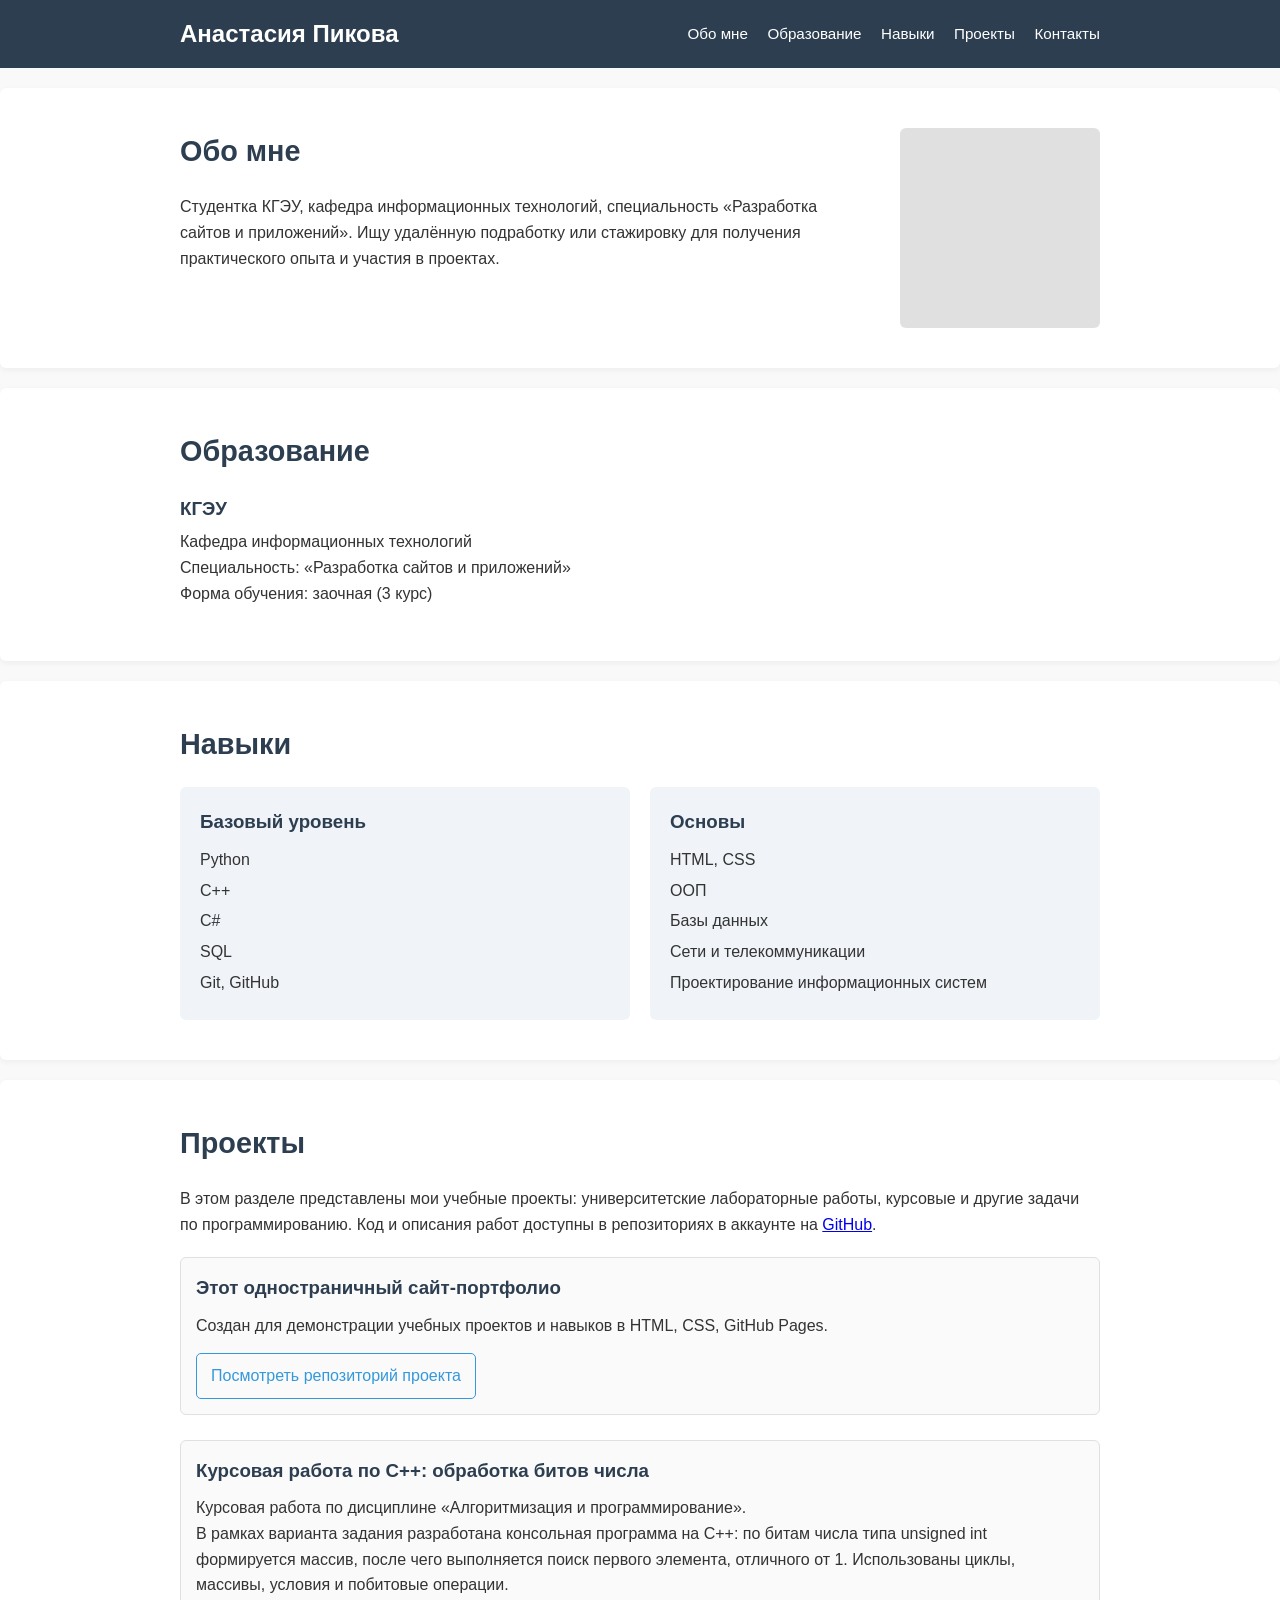
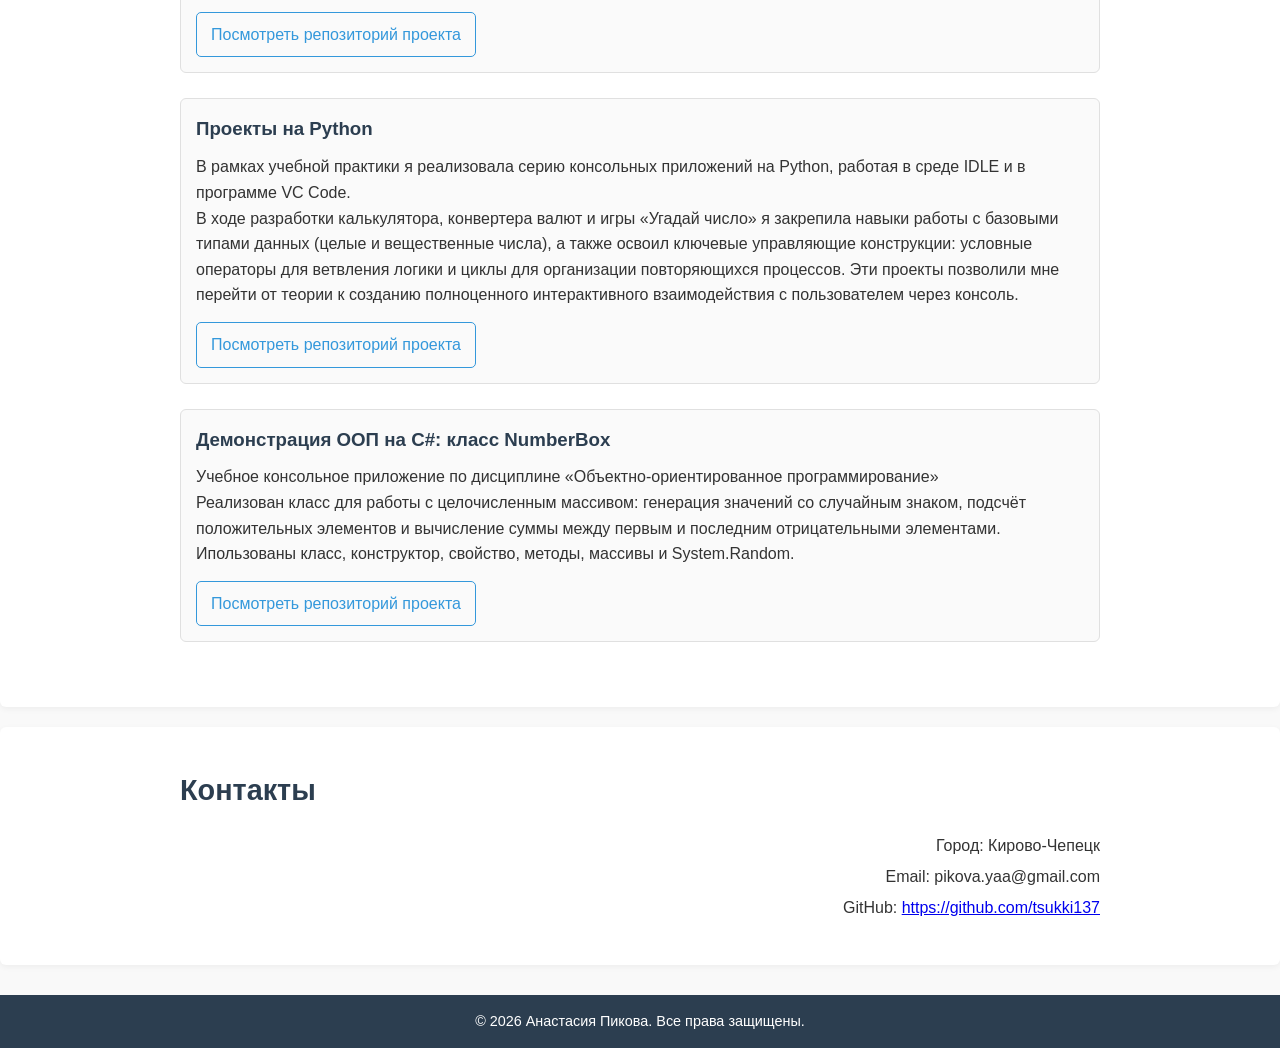
==== index.html @ 5c9b7499 "updated c# text" ====
<!DOCTYPE html>
<html lang="ru">
<head>
  <meta charset="UTF-8" />
  <meta name="viewport" content="width=device-width, initial-scale=1.0" />
  <title>Портфолио — Анастасия Пикова</title>
  <link rel="stylesheet" href="style.css" />
</head>
<body>
  <header class="header">
    <div class="container header-content">
      <h1 class="logo">Анастасия Пикова</h1>
      <nav class="nav">
        <a href="#intro">Обо мне</a>
        <a href="#education">Образование</a>
        <a href="#skills">Навыки</a>
        <a href="#projects">Проекты</a>
        <a href="#contact">Контакты</a>
      </nav>
    </div>
  </header>

   <main>
    <!-- Блок с представлением + фото -->
    <section id="intro" class="section">
      <div class="container intro-content">
        <div class="intro-text">
          <h2>Обо мне</h2>
          <p>
            Студентка КГЭУ, кафедра информационных технологий, специальность «Разработка сайтов и приложений». 
            Ищу удалённую подработку или стажировку для получения практического опыта и участия в проектах.
          </p>
        </div>
        <div class="intro-photo">
          <!-- Здесь будет фото -->
        </div>
      </div>
    </section>

    <!-- Образование -->
    <section id="education" class="section">
      <div class="container">
        <h2>Образование</h2>
        <div class="education-item">
          <h3>КГЭУ</h3>
          <p>Кафедра информационных технологий</p>
          <p>Специальность: «Разработка сайтов и приложений»</p>
          <p>Форма обучения: заочная (3 курс)</p>
        </div>
      </div>
    </section>

    <!-- Навыки: два прямоугольника -->
    <section id="skills" class="section">
      <div class="container">
        <h2>Навыки</h2>
        <div class="skills-grid">
          <div class="skills-block">
            <h3>Базовый уровень</h3>
            <ul>
              <li>Python</li>
              <li>C++</li>
              <li>C#</li>
              <li>SQL</li>
              <li>Git, GitHub</li>
            </ul>
          </div>
          <div class="skills-block">
            <h3>Основы</h3>
            <ul>
              <li>HTML, CSS</li>
              <li>ООП</li>
              <li>Базы данных</li>
              <li>Сети и телекоммуникации</li>
              <li>Проектирование информационных систем</li>
            </ul>
          </div>
        </div>
      </div>
    </section>

    <!-- Проекты -->
    <section id="projects" class="section">
      <div class="container">
        <h2>Проекты</h2>

        <div class="projects-intro">
          <p>
            В этом разделе представлены мои учебные проекты: университетские лабораторные работы, курсовые и другие задачи по программированию. 
            Код и описания работ доступны в репозиториях в аккаунте на <a href="#" target="_blank">GitHub</a>.
          </p>
        </div>

        <div class="project-card">
          <h3>Этот одностраничный сайт-портфолио</h3>
          <p>
            Создан для демонстрации учебных проектов и навыков в HTML, CSS, GitHub Pages.
          </p>
          <a class="project-link" href="https://github.com/tsukki137/site_portfolio/tree/main" target="_blank">Посмотреть репозиторий проекта</a>
        </div>

        <div class="project-card">
          <h3>Курсовая работа по C++: обработка битов числа</h3>
          <p>
            Курсовая работа по дисциплине «Алгоритмизация и программирование».
          </p>
          <p>  
            В рамках варианта задания разработана консольная программа на C++: по битам числа типа unsigned int формируется массив, после чего выполняется поиск первого элемента, отличного от 1.
            Использованы циклы, массивы, условия и побитовые операции.
          </p>
          <a class="project-link" href="https://github.com/tsukki137/cpp-coursework" target="_blank">Посмотреть репозиторий проекта</a>
        </div>

        <div class="project-card">
          <h3>Проекты на Python</h3>
          <p>
            В рамках учебной практики я реализовала серию консольных приложений на Python, работая в среде IDLE и в программе VC Code. 
          <p>
            В ходе разработки калькулятора, конвертера валют и игры «Угадай число» я закрепила навыки работы с базовыми типами данных (целые и вещественные числа), а также освоил ключевые управляющие конструкции: условные операторы для ветвления логики и циклы для организации повторяющихся процессов. Эти проекты позволили мне перейти от теории к созданию полноценного интерактивного взаимодействия с пользователем через консоль.
          </p>
          </p>
          <a class="project-link" href="https://github.com/tsukki137/python_projects" target="_blank">Посмотреть репозиторий проекта</a>
        </div>
        
        <div class="project-card">
          <h3>Демонстрация ООП на C#: класс NumberBox</h3>
          <p>
            Учебное консольное приложение по дисциплине «Объектно-ориентированное программирование»
          </p>
          <p>  
            Реализован класс для работы с целочисленным массивом: генерация значений со случайным знаком, подсчёт положительных элементов и вычисление суммы между первым и последним отрицательными элементами. Ипользованы класс, конструктор, свойство, методы, массивы и System.Random.
          </p>
          <a class="project-link" href="https://github.com/tsukki137/csharp_oop_numberbox/tree/main" target="_blank">Посмотреть репозиторий проекта</a>
        </div>
    </section>

    <!-- Контакты -->
    <section id="contact" class="section">
      <div class="container">
        <h2>Контакты</h2>
        <div class="contact-content">
          <p>Город: Кирово-Чепецк</p>
          <p>Email: pikova.yaa@gmail.com</p>
          <p>GitHub: <a href="#" target="_blank">https://github.com/tsukki137</a></p>
        </div>
      </div>
    </section>
  </main>

  <footer class="footer">
    <div class="container">
      <p>© 2026 Анастасия Пикова. Все права защищены.</p>
    </div>
  </footer>
</body>
</html>
---- style.css ----
* {
  margin: 0;
  padding: 0;
  box-sizing: border-box;
}

body {
  font-family: Arial, sans-serif;
  line-height: 1.6;
  color: #333;
  background: #f9f9f9;
}

.container {
  max-width: 960px;
  margin: 0 auto;
  padding: 0 20px;
}

.header {
  background: #2c3e50;
  color: #fff;
  padding: 15px 0;
}

.header-content {
  display: flex;
  justify-content: space-between;
  align-items: center;
  flex-wrap: wrap;
}

.logo {
  font-size: 1.5rem;
}

.nav a {
  color: #fff;
  text-decoration: none;
  margin-left: 15px;
  font-size: 0.95rem;
}

.nav a:hover {
  text-decoration: underline;
}

.section {
  padding: 40px 0;
  background: #fff;
  margin: 20px 0;
  border-radius: 6px;
  box-shadow: 0 2px 6px rgba(0,0,0,0.05);
}

.section h2 {
  margin-bottom: 20px;
  font-size: 1.8rem;
  color: #2c3e50;
}

/* Intro + фото */
.intro-content {
  display: flex;
  gap: 30px;
  align-items: flex-start;
}

.intro-text {
  flex: 1;
}

.intro-photo {
  width: 200px;
  height: 200px;
  background: #e0e0e0;
  border-radius: 6px;
  flex-shrink: 0;
}

/* Образование */
.education-item {
  margin-bottom: 15px;
}

.education-item h3 {
  margin-bottom: 5px;
  color: #2c3e50;
}

/* Навыки: два блока */
.skills-grid {
  display: grid;
  grid-template-columns: 1fr 1fr;
  gap: 20px;
}

.skills-block {
  background: #f0f4f8;
  padding: 20px;
  border-radius: 6px;
}

.skills-block h3 {
  margin-bottom: 10px;
  color: #2c3e50;
}

.skills-block ul {
  list-style: none;
  padding-left: 0;
}

.skills-block li {
  margin-bottom: 5px;
}

/* Проекты */
.projects-intro {
  margin-bottom: 20px;
}

.project-card {
  margin-bottom: 25px;
  padding: 15px;
  border: 1px solid #e0e0e0;
  border-radius: 6px;
  background: #fafafa;
}

.project-card h3 {
  margin-bottom: 10px;
  color: #2c3e50;
}

.project-link {
  display: inline-block;
  margin-top: 14px;
  padding: 9px 14px;
  border: 1px solid #3498db;
  border-radius: 5px;
  color: #3498db;
  background-color: transparent;
  text-decoration: none;
  transition: background-color 0.2s ease, color 0.2s ease;
}

.project-link:hover,
.project-link:focus {
  color: #ffffff;
  background-color: #3498db;
  text-decoration: none;
}

/* Контакты: прижать вправо */
.contact-content {
  display: flex;
  flex-direction: column;
  align-items: flex-end;
  text-align: right;
}

.contact-content p {
  margin-bottom: 5px;
}

/* Футер */
.footer {
  background: #2c3e50;
  color: #fff;
  text-align: center;
  padding: 15px 0;
  margin-top: 30px;
}

.footer p {
  font-size: 0.9rem;
}

/* Адаптация для планшетов и телефонов */
@media (max-width: 768px) {
  .container {
    padding: 0 16px;
  }

  .header-content {
    flex-direction: column;
    align-items: flex-start;
    gap: 12px;
  }

  .nav {
    display: flex;
    flex-wrap: wrap;
    gap: 8px 14px;
    margin-top: 0;
  }

  .nav a {
    display: inline-block;
    margin: 0;
    font-size: 0.9rem;
  }

  .section {
    padding: 28px 0;
    margin: 14px 0;
  }

  .section h2 {
    font-size: 1.5rem;
  }

  .intro-content {
    flex-direction: column;
    gap: 20px;
  }

  .intro-photo {
    width: 100%;
    max-width: 260px;
    height: 260px;
  }

  .skills-grid {
    grid-template-columns: 1fr;
    gap: 14px;
  }

  .project-card {
    padding: 16px;
  }

  .contact-content {
    align-items: flex-start;
    text-align: left;
  }
}

/* Адаптация для небольших телефонов */
@media (max-width: 420px) {
  .logo {
    font-size: 1.25rem;
  }

  .section h2 {
    font-size: 1.35rem;
  }

  .section {
    padding: 22px 0;
  }

  .project-link {
    width: 100%;
    text-align: center;
  }

  .intro-photo {
    height: 220px;
  }
}
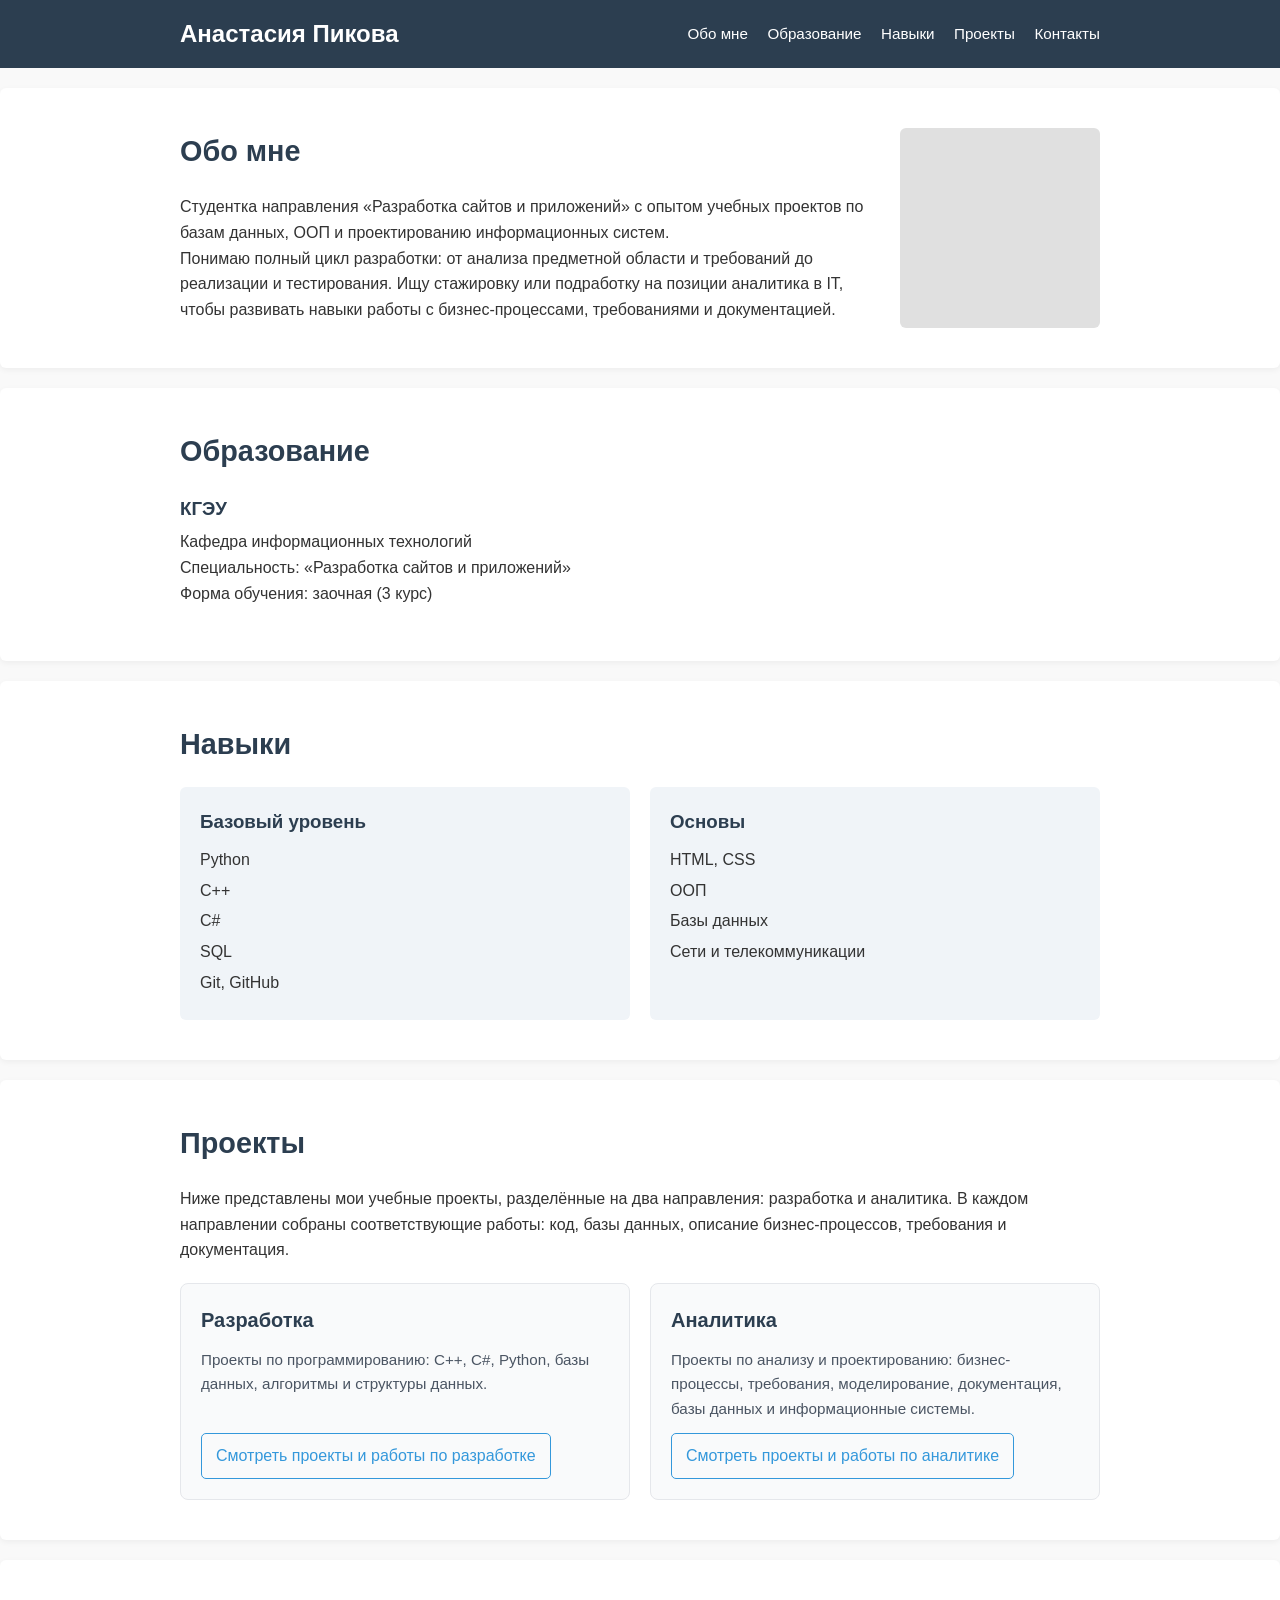
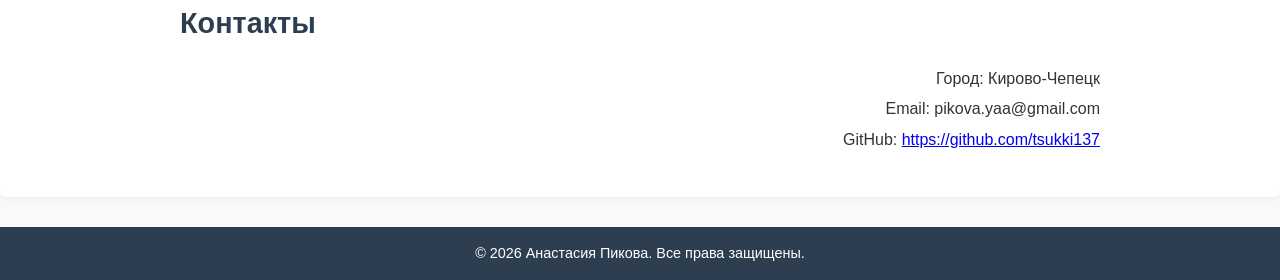
==== commit ef94eca1: "Add code.html and analytics.html pages, split projects into development and analytics sections" ====
--- a/index.html
+++ b/index.html
@@ -27,10 +27,13 @@
         <div class="intro-text">
           <h2>Обо мне</h2>
           <p>
-            Студентка КГЭУ, кафедра информационных технологий, специальность «Разработка сайтов и приложений». 
-            Ищу удалённую подработку или стажировку для получения практического опыта и участия в проектах.
+            Студентка направления «Разработка сайтов и приложений» с опытом учебных проектов по базам данных, ООП и проектированию информационных систем. 
+          </p>
+          <p>  
+            Понимаю полный цикл разработки: от анализа предметной области и требований до реализации и тестирования. Ищу стажировку или подработку на позиции аналитика в IT, чтобы развивать навыки работы с бизнес-процессами, требованиями и документацией.
           </p>
         </div>
+        
         <div class="intro-photo">
           <!-- Здесь будет фото -->
         </div>
@@ -72,69 +75,46 @@
               <li>ООП</li>
               <li>Базы данных</li>
               <li>Сети и телекоммуникации</li>
-              <li>Проектирование информационных систем</li>
             </ul>
           </div>
         </div>
       </div>
     </section>
 
-    <!-- Проекты -->
-    <section id="projects" class="section">
-      <div class="container">
-        <h2>Проекты</h2>
+<!-- Проекты: направления -->
+<section id="projects" class="section">
+  <div class="container">
+    <h2>Проекты</h2>
 
-        <div class="projects-intro">
-          <p>
-            В этом разделе представлены мои учебные проекты: университетские лабораторные работы, курсовые и другие задачи по программированию. 
-            Код и описания работ доступны в репозиториях в аккаунте на <a href="#" target="_blank">GitHub</a>.
-          </p>
-        </div>
+    <div class="projects-intro">
+      <p>
+        Ниже представлены мои учебные проекты, разделённые на два направления:
+        разработка и аналитика. В каждом направлении собраны соответствующие
+        работы: код, базы данных, описание бизнес-процессов, требования и
+        документация.
+      </p>
+    </div>
 
-        <div class="project-card">
-          <h3>Этот одностраничный сайт-портфолио</h3>
-          <p>
-            Создан для демонстрации учебных проектов и навыков в HTML, CSS, GitHub Pages.
-          </p>
-          <a class="project-link" href="https://github.com/tsukki137/site_portfolio/tree/main" target="_blank">Посмотреть репозиторий проекта</a>
-        </div>
+    <div class="directions-grid">
+      <div class="direction-card">
+        <h3>Разработка</h3>
+        <p>
+          Проекты по программированию: C++, C#, Python, базы данных, алгоритмы и структуры данных.
+        </p>
+        <a class="project-link" href="code.html">Смотреть проекты и работы по разработке</a>
+      </div>
 
-        <div class="project-card">
-          <h3>Курсовая работа по C++: обработка битов числа</h3>
-          <p>
-            Курсовая работа по дисциплине «Алгоритмизация и программирование».
-          </p>
-          <p>  
-            В рамках варианта задания разработана консольная программа на C++: по битам числа типа unsigned int формируется массив, после чего выполняется поиск первого элемента, отличного от 1.
-            Использованы циклы, массивы, условия и побитовые операции.
-          </p>
-          <a class="project-link" href="https://github.com/tsukki137/cpp-coursework" target="_blank">Посмотреть репозиторий проекта</a>
-        </div>
+      <div class="direction-card">
+        <h3>Аналитика</h3>
+        <p>
+          Проекты по анализу и проектированию: бизнес-процессы, требования, моделирование, документация, базы данных и информационные системы.
+        </p>
+        <a class="project-link" href="analytics.html">Смотреть проекты и работы по аналитике</a>
+      </div>
+    </div>
+  </div>
+</section>
 
-        <div class="project-card">
-          <h3>Проекты на Python</h3>
-          <p>
-            В рамках учебной практики я реализовала серию консольных приложений на Python, работая в среде IDLE и в программе VC Code. 
-          <p>
-            В ходе разработки калькулятора, конвертера валют и игры «Угадай число» я закрепила навыки работы с базовыми типами данных (целые и вещественные числа), а также освоил ключевые управляющие конструкции: условные операторы для ветвления логики и циклы для организации повторяющихся процессов. Эти проекты позволили мне перейти от теории к созданию полноценного интерактивного взаимодействия с пользователем через консоль.
-          </p>
-          </p>
-          <a class="project-link" href="https://github.com/tsukki137/python_projects" target="_blank">Посмотреть репозиторий проекта</a>
-        </div>
-        
-        <div class="project-card">
-          <h3>Демонстрация ООП на C#: класс NumberBox</h3>
-          <p>
-            Учебное консольное приложение по дисциплине «Объектно-ориентированное программирование»
-          </p>
-          <p>  
-            Реализован класс для работы с целочисленным массивом: генерация значений со случайным знаком, подсчёт положительных элементов и вычисление суммы между первым и последним отрицательными элементами. Ипользованы класс, конструктор, свойство, методы, массивы и System.Random.
-          </p>
-          <a class="project-link" href="https://github.com/tsukki137/csharp_oop_numberbox/tree/main" target="_blank">Посмотреть репозиторий проекта</a>
-        </div>
-    </section>
-
-    <!-- Контакты -->
     <section id="contact" class="section">
       <div class="container">
         <h2>Контакты</h2>
--- a/style.css
+++ b/style.css
@@ -177,6 +177,48 @@
   font-size: 0.9rem;
 }
 
+/* Сетка направлений (разработка / аналитика) */
+.directions-grid {
+  display: grid;
+  grid-template-columns: repeat(auto-fit, minmax(260px, 1fr));
+  gap: 20px;
+  margin-top: 20px;
+}
+
+.direction-card {
+  background: #f9fafb;
+  border: 1px solid #e5e7eb;
+  border-radius: 8px;
+  padding: 20px;
+  display: flex;
+  flex-direction: column;
+  gap: 12px;
+}
+
+.direction-card h3 {
+  margin: 0;
+  font-size: 1.25rem;
+  color: #2c3e50;
+}
+
+.direction-card p {
+  margin: 0;
+  font-size: 0.95rem;
+  color: #4b5563;
+}
+
+.direction-card .project-link {
+  margin-top: auto;
+  align-self: flex-start;
+}
+
+/* Адаптив для направлений */
+@media (max-width: 600px) {
+  .directions-grid {
+    grid-template-columns: 1fr;
+  }
+}
+
 /* Адаптация для планшетов и телефонов */
 @media (max-width: 768px) {
   .container {
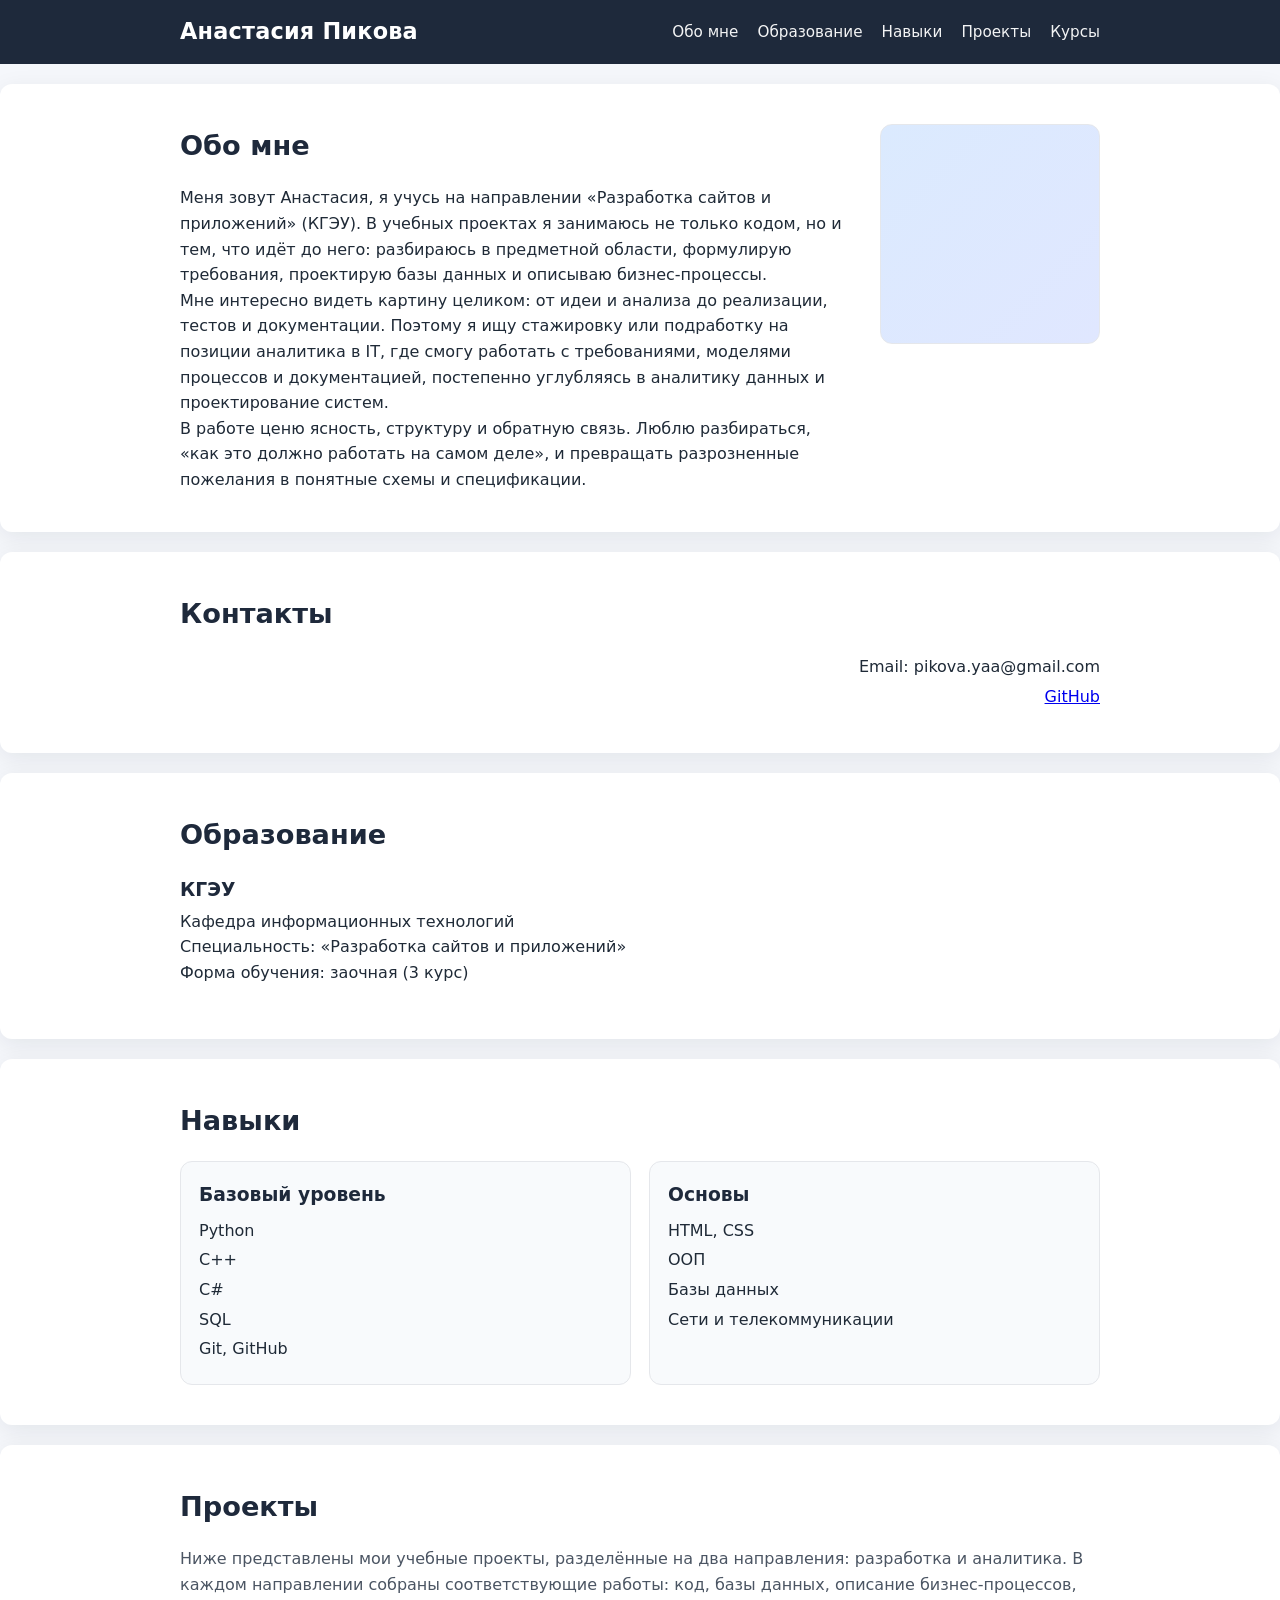
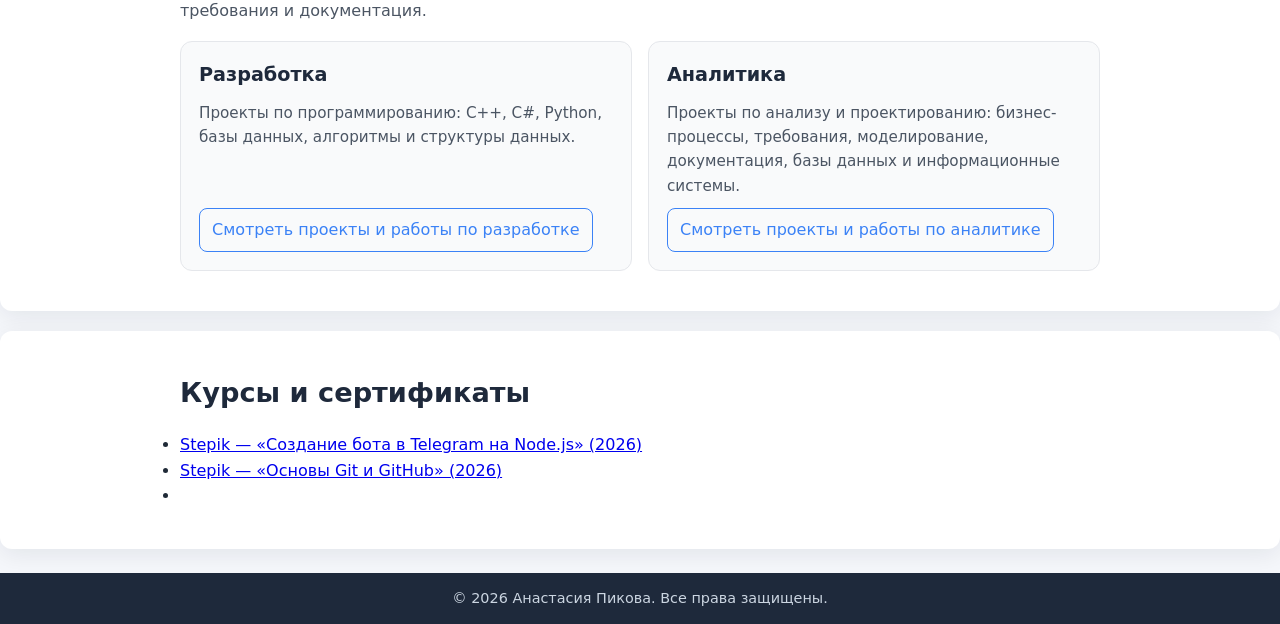
==== commit d10e1f8d: "Add Courses section and refresh styles" ====
--- a/index.html
+++ b/index.html
@@ -2,7 +2,7 @@
 <html lang="ru">
 <head>
   <meta charset="UTF-8" />
-  <meta name="viewport" content="width=device-width, initial-scale=1.0" />
+  <meta name="description" content="Портфолио Анастасии Пиковой: проекты по разработке и аналитике, навыки, образование, контакты." />
   <title>Портфолио — Анастасия Пикова</title>
   <link rel="stylesheet" href="style.css" />
 </head>
@@ -15,27 +15,43 @@
         <a href="#education">Образование</a>
         <a href="#skills">Навыки</a>
         <a href="#projects">Проекты</a>
-        <a href="#contact">Контакты</a>
-      </nav>
+        <a href="#courses">Курсы</a>
+        </nav>
     </div>
   </header>
 
-   <main>
+  <main>
     <!-- Блок с представлением + фото -->
     <section id="intro" class="section">
       <div class="container intro-content">
         <div class="intro-text">
           <h2>Обо мне</h2>
           <p>
-            Студентка направления «Разработка сайтов и приложений» с опытом учебных проектов по базам данных, ООП и проектированию информационных систем. 
+          Меня зовут Анастасия, я учусь на направлении «Разработка сайтов и приложений» (КГЭУ). 
+          В учебных проектах я занимаюсь не только кодом, но и тем, что идёт до него: 
+          разбираюсь в предметной области, формулирую требования, проектирую базы данных и описываю бизнес‑процессы.
           </p>
-          <p>  
-            Понимаю полный цикл разработки: от анализа предметной области и требований до реализации и тестирования. Ищу стажировку или подработку на позиции аналитика в IT, чтобы развивать навыки работы с бизнес-процессами, требованиями и документацией.
+          <p>
+          Мне интересно видеть картину целиком: от идеи и анализа до реализации, тестов и документации. 
+          Поэтому я ищу стажировку или подработку на позиции аналитика в IT, где смогу работать с требованиями, 
+          моделями процессов и документацией, постепенно углубляясь в аналитику данных и проектирование систем.
+          </p>
+          <p>
+          В работе ценю ясность, структуру и обратную связь. Люблю разбираться, «как это должно работать на самом деле», 
+          и превращать разрозненные пожелания в понятные схемы и спецификации.
           </p>
         </div>
         
-        <div class="intro-photo">
-          <!-- Здесь будет фото -->
+        <div class="intro-photo" aria-label="Фото Анастасии"></div>
+      </div>
+    </section>
+
+    <section id="contact" class="section">
+      <div class="container">
+        <h2>Контакты</h2>
+        <div class="contact-content">
+          <p>Email: pikova.yaa@gmail.com</p>
+          <p><a href="https://github.com/tsukki137" target="_blank">GitHub</a></p>
         </div>
       </div>
     </section>
@@ -115,17 +131,17 @@
   </div>
 </section>
 
-    <section id="contact" class="section">
-      <div class="container">
-        <h2>Контакты</h2>
-        <div class="contact-content">
-          <p>Город: Кирово-Чепецк</p>
-          <p>Email: pikova.yaa@gmail.com</p>
-          <p>GitHub: <a href="#" target="_blank">https://github.com/tsukki137</a></p>
-        </div>
-      </div>
-    </section>
-  </main>
+<section id="courses" class="section">
+  <div class="container">
+    <h2>Курсы и сертификаты</h2>
+    <ul>
+      <li><a href="https://stepik.org/course/121765" target="_blank" rel="noopener">Stepik — «Создание бота в Telegram на Node.js» (2026)</a></li>
+      <li><a href="https://stepik.org/cert/3306806" target="_blank" rel="noopener">Stepik — «Основы Git и GitHub» (2026)</a></li>
+      <li> </li>
+    </ul>
+  </div>
+</section>
+</main>
 
   <footer class="footer">
     <div class="container">
@@ -133,4 +149,32 @@
     </div>
   </footer>
 </body>
-</html>+</html>
+<!-- 
+git init                      создать локальный репозиторий
+git add .                     добавить все файлы
+git commit -m "сообщение"     закоммитить
+git branch -M main            переименовать ветку в main
+git remote add origin <url>   привязать к GitHub
+git push -u origin main       первый пуш
+
+git pull                      подтянуть изменения с GitHub
+git status                    показать изменения
+git add .                     добавить файлы
+git commit -m "сообщение"     закоммитить
+git push                      отправить на GitHub
+
+git push --force origin main  перезаписать удалённый репозиторий
+
+git rebase --abort            прервать rebase
+git merge --abort             прервать merge
+git checkout main             перейти на main
+
+git log --oneline -10         история коммитов
+git branch -a                 список веток
+git remote -v                 список remote-ов
+
+git checkout -- файл          отменить изменения в файле
+git reset HEAD файл           убрать файл из индекса
+git diff                      показать изменения
+-->
--- a/style.css
+++ b/style.css
@@ -1,3 +1,17 @@
+:root {
+  --bg-page: #f5f7fb;
+  --bg-card: #ffffff;
+  --text: #1f2a37;
+  --muted: #4b5563;
+  --primary: #3b82f6;
+  --primary-contrast: #fff;
+  --header-bg: #1e293b;
+  --header-text: #ffffff;
+  --border: #e5e7eb;
+  --shadow: 0 6px 24px rgba(15, 23, 42, 0.08);
+  --radius: 12px;
+}
+
 * {
   margin: 0;
   padding: 0;
@@ -5,10 +19,10 @@
 }
 
 body {
-  font-family: Arial, sans-serif;
+  font-family: system-ui, -apple-system, Segoe UI, Roboto, Arial, sans-serif;
   line-height: 1.6;
-  color: #333;
-  background: #f9f9f9;
+  color: var(--text);
+  background: var(--bg-page);
 }
 
 .container {
@@ -17,10 +31,14 @@
   padding: 0 20px;
 }
 
+/* Header */
 .header {
-  background: #2c3e50;
-  color: #fff;
-  padding: 15px 0;
+  background: var(--header-bg);
+  color: var(--header-text);
+  padding: 14px 0;
+  position: sticky;
+  top: 0;
+  z-index: 10;
 }
 
 .header-content {
@@ -28,41 +46,46 @@
   justify-content: space-between;
   align-items: center;
   flex-wrap: wrap;
+  gap: 10px;
 }
 
 .logo {
-  font-size: 1.5rem;
+  font-size: 1.4rem;
+  font-weight: 700;
+  letter-spacing: 0.2px;
 }
 
 .nav a {
-  color: #fff;
+  color: var(--header-text);
   text-decoration: none;
-  margin-left: 15px;
+  margin-left: 14px;
   font-size: 0.95rem;
+  opacity: 0.95;
 }
 
 .nav a:hover {
+  opacity: 1;
   text-decoration: underline;
 }
 
 .section {
   padding: 40px 0;
-  background: #fff;
+  background: var(--bg-card);
   margin: 20px 0;
-  border-radius: 6px;
-  box-shadow: 0 2px 6px rgba(0,0,0,0.05);
+  border-radius: var(--radius);
+  box-shadow: var(--shadow);
 }
 
 .section h2 {
-  margin-bottom: 20px;
-  font-size: 1.8rem;
-  color: #2c3e50;
+  margin-bottom: 18px;
+  font-size: 1.7rem;
+  color: var(--header-bg);
 }
 
 /* Intro + фото */
 .intro-content {
   display: flex;
-  gap: 30px;
+  gap: 28px;
   align-items: flex-start;
 }
 
@@ -71,39 +94,41 @@
 }
 
 .intro-photo {
-  width: 200px;
-  height: 200px;
-  background: #e0e0e0;
-  border-radius: 6px;
+  width: 220px;
+  height: 220px;
+  border-radius: var(--radius);
   flex-shrink: 0;
+  background: linear-gradient(135deg, #dbeafe, #e0e7ff);
+  border: 1px solid #e5e7eb;
 }
 
 /* Образование */
 .education-item {
-  margin-bottom: 15px;
+  margin-bottom: 14px;
 }
 
 .education-item h3 {
-  margin-bottom: 5px;
-  color: #2c3e50;
-}
-
-/* Навыки: два блока */
+  margin-bottom: 4px;
+  color: var(--header-bg);
+}
+
+/* Навыки */
 .skills-grid {
   display: grid;
   grid-template-columns: 1fr 1fr;
-  gap: 20px;
+  gap: 18px;
 }
 
 .skills-block {
-  background: #f0f4f8;
-  padding: 20px;
-  border-radius: 6px;
+  background: #f8fafc;
+  padding: 18px;
+  border-radius: var(--radius);
+  border: 1px solid var(--border);
 }
 
 .skills-block h3 {
-  margin-bottom: 10px;
-  color: #2c3e50;
+  margin-bottom: 8px;
+  color: var(--header-bg);
 }
 
 .skills-block ul {
@@ -112,47 +137,85 @@
 }
 
 .skills-block li {
-  margin-bottom: 5px;
+  margin-bottom: 4px;
 }
 
 /* Проекты */
 .projects-intro {
-  margin-bottom: 20px;
+  margin-bottom: 18px;
+  color: var(--muted);
 }
 
 .project-card {
-  margin-bottom: 25px;
-  padding: 15px;
-  border: 1px solid #e0e0e0;
-  border-radius: 6px;
+  margin-bottom: 22px;
+  padding: 14px;
+  border: 1px solid var(--border);
+  border-radius: var(--radius);
   background: #fafafa;
 }
 
 .project-card h3 {
-  margin-bottom: 10px;
-  color: #2c3e50;
-}
-
+  margin-bottom: 8px;
+  color: var(--header-bg);
+}
+
+/* Ссылка кнопкой */
 .project-link {
   display: inline-block;
-  margin-top: 14px;
-  padding: 9px 14px;
-  border: 1px solid #3498db;
-  border-radius: 5px;
-  color: #3498db;
-  background-color: transparent;
+  margin-top: 12px;
+  padding: 8px 12px;
+  border: 1px solid var(--primary);
+  border-radius: 8px;
+  background: transparent;
   text-decoration: none;
-  transition: background-color 0.2s ease, color 0.2s ease;
+  transition: 0.2s ease;
+  border-color: #3b82f6;
+  color: #3b82f6;
 }
 
 .project-link:hover,
 .project-link:focus {
-  color: #ffffff;
-  background-color: #3498db;
+  background-color: #3b82f6;
+  color: #fff;
   text-decoration: none;
 }
 
-/* Контакты: прижать вправо */
+/* Блоки разработка / аналитика */
+.directions-grid {
+  display: grid;
+  grid-template-columns: repeat(auto-fit, minmax(240px, 1fr));
+  gap: 16px;
+  margin-top: 16px;
+}
+
+.direction-card {
+  background: #f9fafb;
+  border: 1px solid var(--border);
+  border-radius: var(--radius);
+  padding: 18px;
+  display: flex;
+  flex-direction: column;
+  gap: 10px;
+}
+
+.direction-card h3 {
+  margin: 0;
+  font-size: 1.2rem;
+  color: var(--header-bg);
+}
+
+.direction-card p {
+  margin: 0;
+  font-size: 0.95rem;
+  color: var(--muted);
+}
+
+.direction-card .project-link {
+  margin-top: auto;
+  align-self: flex-start;
+}
+
+/* Контакты */
 .contact-content {
   display: flex;
   flex-direction: column;
@@ -161,65 +224,20 @@
 }
 
 .contact-content p {
-  margin-bottom: 5px;
-}
-
-/* Футер */
+  margin-bottom: 4px;
+}
+
+/* Footer */
 .footer {
-  background: #2c3e50;
-  color: #fff;
+  background: var(--header-bg);
+  color: #cbd5e1;
   text-align: center;
-  padding: 15px 0;
-  margin-top: 30px;
-}
-
-.footer p {
+  padding: 14px 0;
+  margin-top: 24px;
   font-size: 0.9rem;
 }
 
-/* Сетка направлений (разработка / аналитика) */
-.directions-grid {
-  display: grid;
-  grid-template-columns: repeat(auto-fit, minmax(260px, 1fr));
-  gap: 20px;
-  margin-top: 20px;
-}
-
-.direction-card {
-  background: #f9fafb;
-  border: 1px solid #e5e7eb;
-  border-radius: 8px;
-  padding: 20px;
-  display: flex;
-  flex-direction: column;
-  gap: 12px;
-}
-
-.direction-card h3 {
-  margin: 0;
-  font-size: 1.25rem;
-  color: #2c3e50;
-}
-
-.direction-card p {
-  margin: 0;
-  font-size: 0.95rem;
-  color: #4b5563;
-}
-
-.direction-card .project-link {
-  margin-top: auto;
-  align-self: flex-start;
-}
-
-/* Адаптив для направлений */
-@media (max-width: 600px) {
-  .directions-grid {
-    grid-template-columns: 1fr;
-  }
-}
-
-/* Адаптация для планшетов и телефонов */
+/* Адаптация - общая */
 @media (max-width: 768px) {
   .container {
     padding: 0 16px;
@@ -228,20 +246,16 @@
   .header-content {
     flex-direction: column;
     align-items: flex-start;
-    gap: 12px;
   }
 
   .nav {
     display: flex;
     flex-wrap: wrap;
-    gap: 8px 14px;
-    margin-top: 0;
+    gap: 8px 12px;
   }
 
   .nav a {
-    display: inline-block;
-    margin: 0;
-    font-size: 0.9rem;
+    margin-left: 0;
   }
 
   .section {
@@ -250,12 +264,12 @@
   }
 
   .section h2 {
-    font-size: 1.5rem;
+    font-size: 1.45rem;
   }
 
   .intro-content {
     flex-direction: column;
-    gap: 20px;
+    gap: 18px;
   }
 
   .intro-photo {
@@ -266,11 +280,6 @@
 
   .skills-grid {
     grid-template-columns: 1fr;
-    gap: 14px;
-  }
-
-  .project-card {
-    padding: 16px;
   }
 
   .contact-content {
@@ -279,18 +288,18 @@
   }
 }
 
-/* Адаптация для небольших телефонов */
+/* Небольшие телефоны */
 @media (max-width: 420px) {
   .logo {
-    font-size: 1.25rem;
+    font-size: 1.2rem;
   }
 
   .section h2 {
-    font-size: 1.35rem;
+    font-size: 1.3rem;
   }
 
   .section {
-    padding: 22px 0;
+    padding: 20px 0;
   }
 
   .project-link {
@@ -301,4 +310,8 @@
   .intro-photo {
     height: 220px;
   }
+
+  .directions-grid {
+    grid-template-columns: 1fr;
+  }
 }
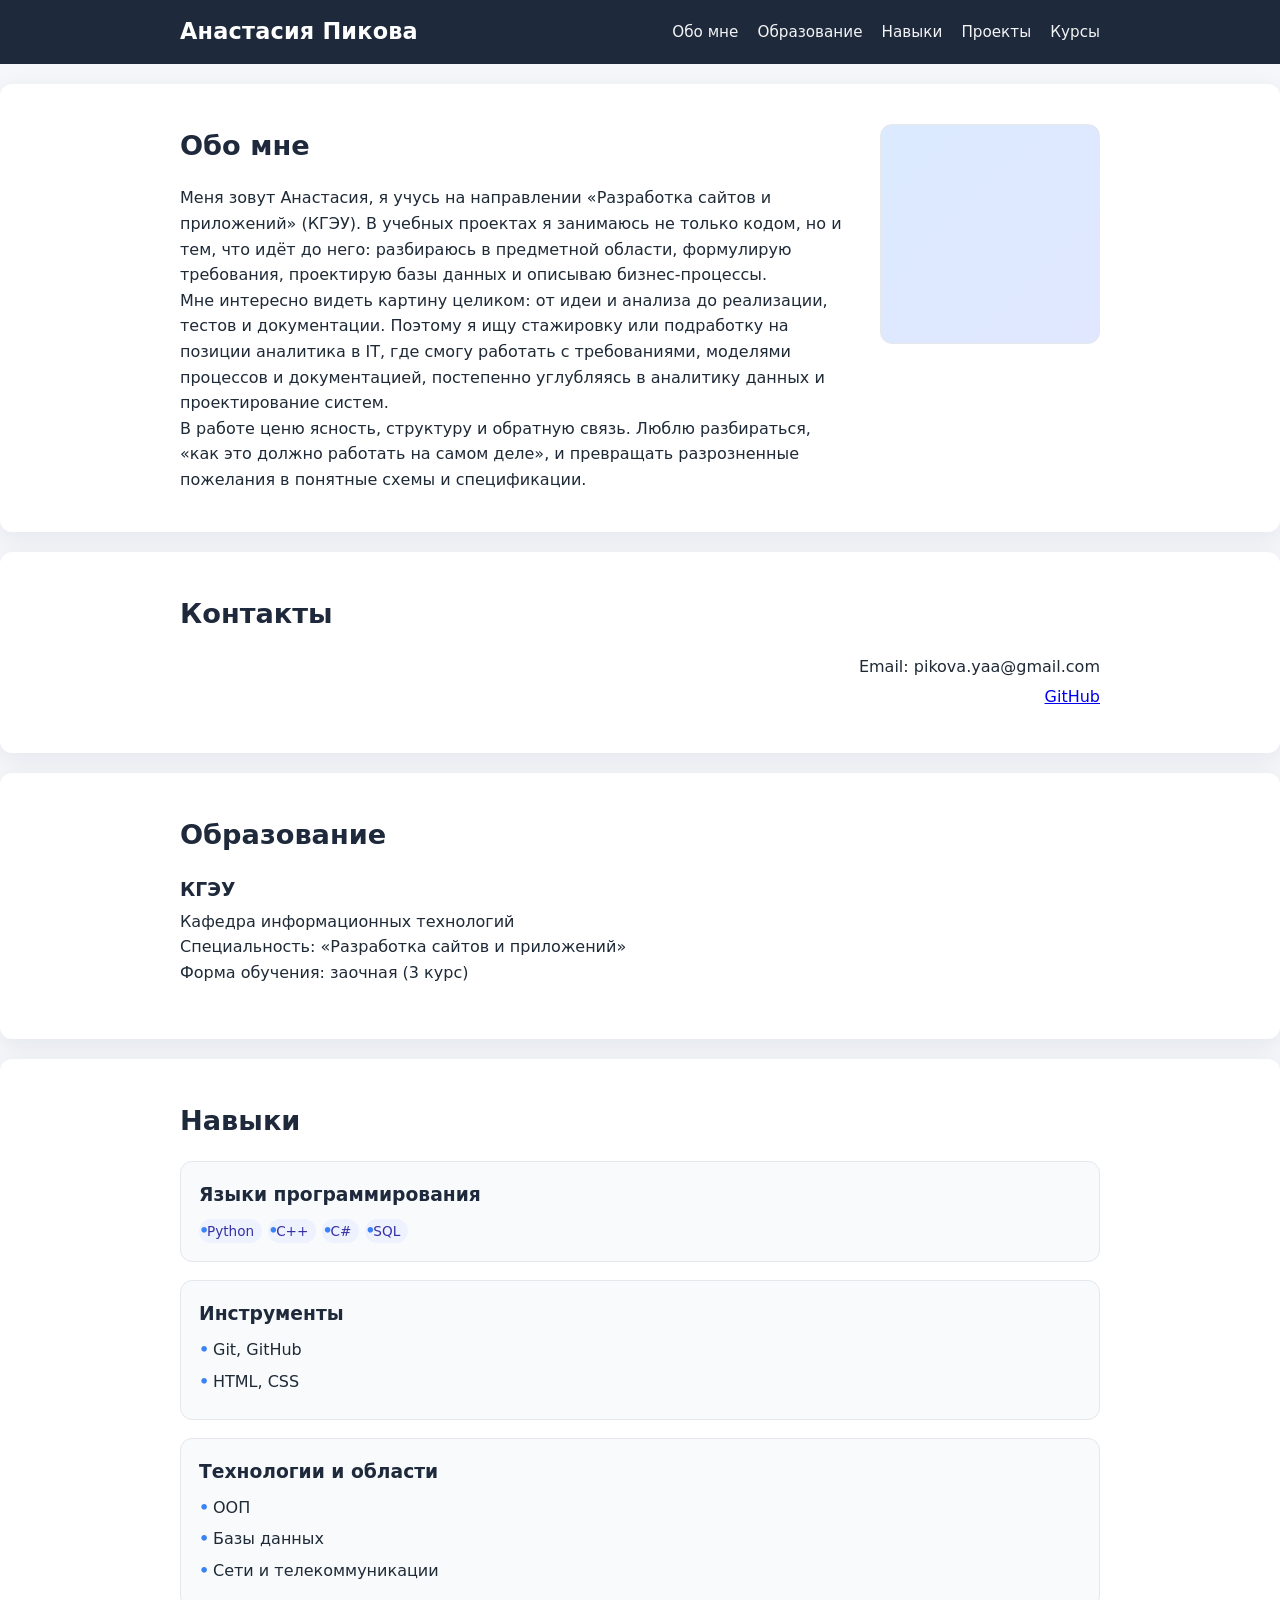
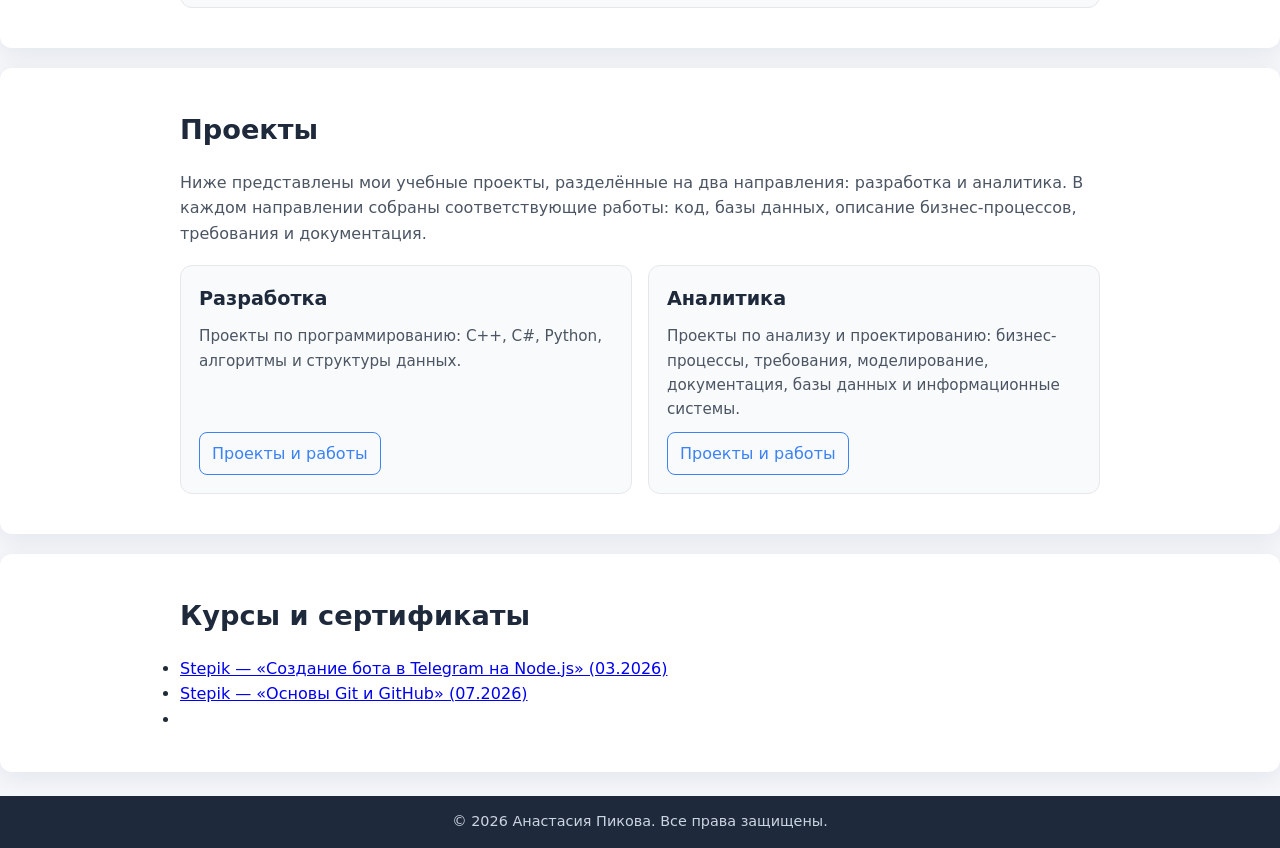
==== commit 642b0640: "Revise About Me content, restructure Skills list, and refine CSS for both sections" ====
--- a/index.html
+++ b/index.html
@@ -69,33 +69,42 @@
       </div>
     </section>
 
-    <!-- Навыки: два прямоугольника -->
-    <section id="skills" class="section">
-      <div class="container">
-        <h2>Навыки</h2>
-        <div class="skills-grid">
-          <div class="skills-block">
-            <h3>Базовый уровень</h3>
-            <ul>
-              <li>Python</li>
-              <li>C++</li>
-              <li>C#</li>
-              <li>SQL</li>
-              <li>Git, GitHub</li>
-            </ul>
-          </div>
-          <div class="skills-block">
-            <h3>Основы</h3>
-            <ul>
-              <li>HTML, CSS</li>
-              <li>ООП</li>
-              <li>Базы данных</li>
-              <li>Сети и телекоммуникации</li>
-            </ul>
-          </div>
-        </div>
+<!-- Навыки: три категории -->
+<section id="skills" class="section">
+  <div class="container">
+    <h2>Навыки</h2>
+
+    <div class="skills-grid skills-grid--three">
+      <div class="skills-block">
+        <h3>Языки программирования</h3>
+        <ul class="skills-list">
+        <li><span class="skill-tag">Python</span></li>
+        <li><span class="skill-tag">C++</span></li>
+        <li><span class="skill-tag">C#</span></li>
+        <li><span class="skill-tag">SQL</span></li>
+</ul>
       </div>
-    </section>
+
+      <div class="skills-block">
+        <h3>Инструменты</h3>
+        <ul>
+          <li>Git, GitHub</li>
+          <li>HTML, CSS</li>
+        </ul>
+      </div>
+
+      <div class="skills-block">
+        <h3>Технологии и области</h3>
+        <ul>
+          <li>ООП</li>
+          <li>Базы данных</li>
+          <li>Сети и телекоммуникации</li>
+        </ul>
+      </div>
+
+    </div>
+  </div>
+</section>
 
 <!-- Проекты: направления -->
 <section id="projects" class="section">
@@ -115,9 +124,9 @@
       <div class="direction-card">
         <h3>Разработка</h3>
         <p>
-          Проекты по программированию: C++, C#, Python, базы данных, алгоритмы и структуры данных.
+          Проекты по программированию: C++, C#, Python, алгоритмы и структуры данных.
         </p>
-        <a class="project-link" href="code.html">Смотреть проекты и работы по разработке</a>
+        <a class="project-link" href="code.html">Проекты и работы</a>
       </div>
 
       <div class="direction-card">
@@ -125,7 +134,7 @@
         <p>
           Проекты по анализу и проектированию: бизнес-процессы, требования, моделирование, документация, базы данных и информационные системы.
         </p>
-        <a class="project-link" href="analytics.html">Смотреть проекты и работы по аналитике</a>
+        <a class="project-link" href="analytics.html">Проекты и работы</a>
       </div>
     </div>
   </div>
@@ -135,8 +144,8 @@
   <div class="container">
     <h2>Курсы и сертификаты</h2>
     <ul>
-      <li><a href="https://stepik.org/course/121765" target="_blank" rel="noopener">Stepik — «Создание бота в Telegram на Node.js» (2026)</a></li>
-      <li><a href="https://stepik.org/cert/3306806" target="_blank" rel="noopener">Stepik — «Основы Git и GitHub» (2026)</a></li>
+      <li><a href="https://stepik.org/course/121765" target="_blank" rel="noopener">Stepik — «Создание бота в Telegram на Node.js» (03.2026)</a></li>
+      <li><a href="https://stepik.org/cert/3306806" target="_blank" rel="noopener">Stepik — «Основы Git и GitHub» (07.2026)</a></li>
       <li> </li>
     </ul>
   </div>
--- a/style.css
+++ b/style.css
@@ -112,10 +112,22 @@
   color: var(--header-bg);
 }
 
+/* Контакты */
+.contact-content {
+  display: flex;
+  flex-direction: column;
+  align-items: flex-end;
+  text-align: right;
+}
+
+.contact-content p {
+  margin-bottom: 4px;
+}
+
 /* Навыки */
-.skills-grid {
+.skills-grid--three {
   display: grid;
-  grid-template-columns: 1fr 1fr;
+  grid-template-columns: 1fr 1fr 1fr;
   gap: 18px;
 }
 
@@ -134,10 +146,48 @@
 .skills-block ul {
   list-style: none;
   padding-left: 0;
+  margin: 0;
 }
 
 .skills-block li {
-  margin-bottom: 4px;
+  margin-bottom: 6px;
+  position: relative;
+  padding-left: 14px;
+}
+
+.skills-block li::before {
+  content: "•";
+  position: absolute;
+  left: 0;
+  color: var(--primary, #3b82f6);
+  font-weight: bold;
+}
+
+/* минус маркеры у списка навыков */
+.skills-list {
+  list-style: none;
+  padding: 0;
+  margin: 0;
+  display: flex;
+  flex-wrap: wrap;
+  gap: 6px;
+}
+
+.skills-list li {
+  margin: 0;
+  padding: 0;
+}
+
+/* Сами теги */
+.skill-tag {
+  display: inline-block;
+  padding: 4px 8px;
+  margin: 0;
+  border-radius: 999px;
+  background: #eef2ff;
+  color: #3730a3;
+  font-size: 0.85rem;
+  line-height: 1.2;
 }
 
 /* Проекты */
@@ -215,18 +265,6 @@
   align-self: flex-start;
 }
 
-/* Контакты */
-.contact-content {
-  display: flex;
-  flex-direction: column;
-  align-items: flex-end;
-  text-align: right;
-}
-
-.contact-content p {
-  margin-bottom: 4px;
-}
-
 /* Footer */
 .footer {
   background: var(--header-bg);
@@ -278,8 +316,16 @@
     height: 260px;
   }
 
-  .skills-grid {
+  @media (max-width: 900px) {
+  .skills-grid--three {
+    grid-template-columns: 1fr 1fr;
+    }
+  }
+
+  @media (max-width: 600px) {
+  .skills-grid--three {
     grid-template-columns: 1fr;
+    }
   }
 
   .contact-content {
@@ -313,5 +359,10 @@
 
   .directions-grid {
     grid-template-columns: 1fr;
-  }
-}+    }
+  }
+
+  .skills-grid--three {
+    grid-template-columns: 1fr;
+    }
+  }
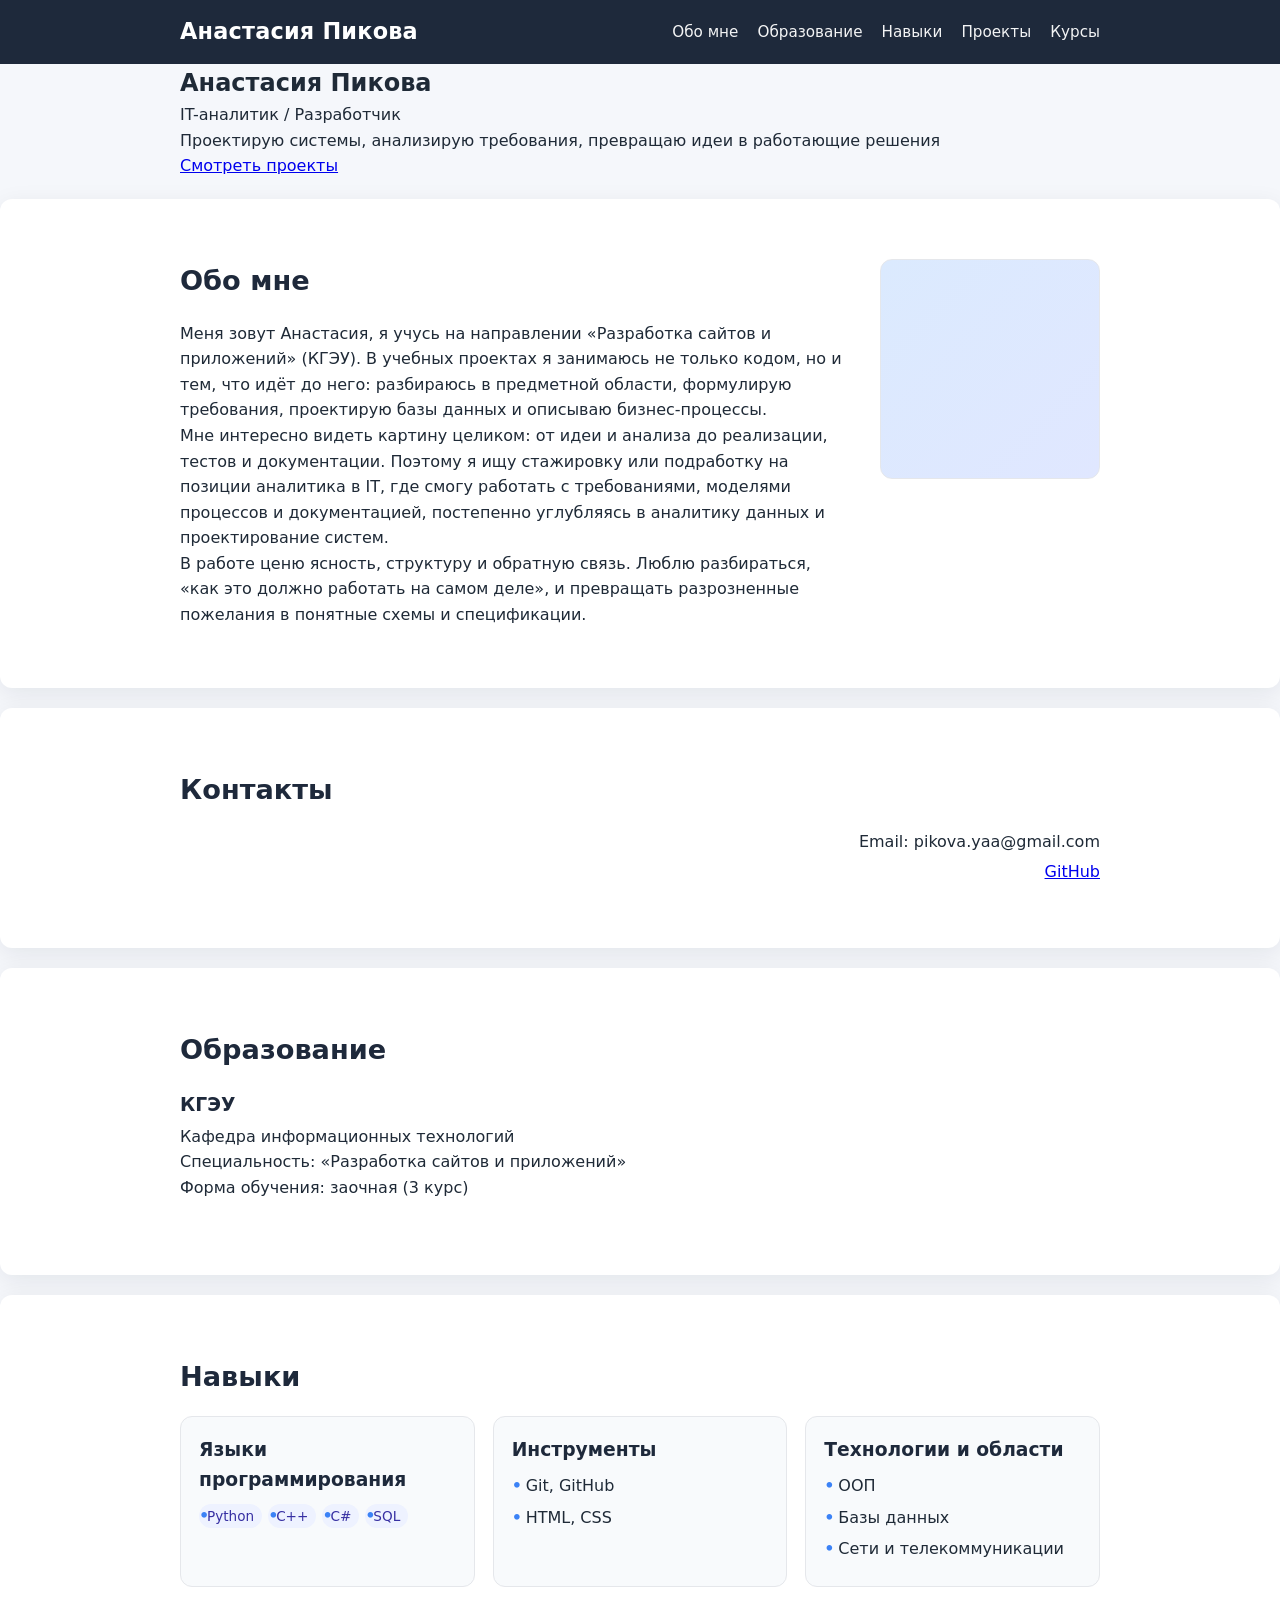
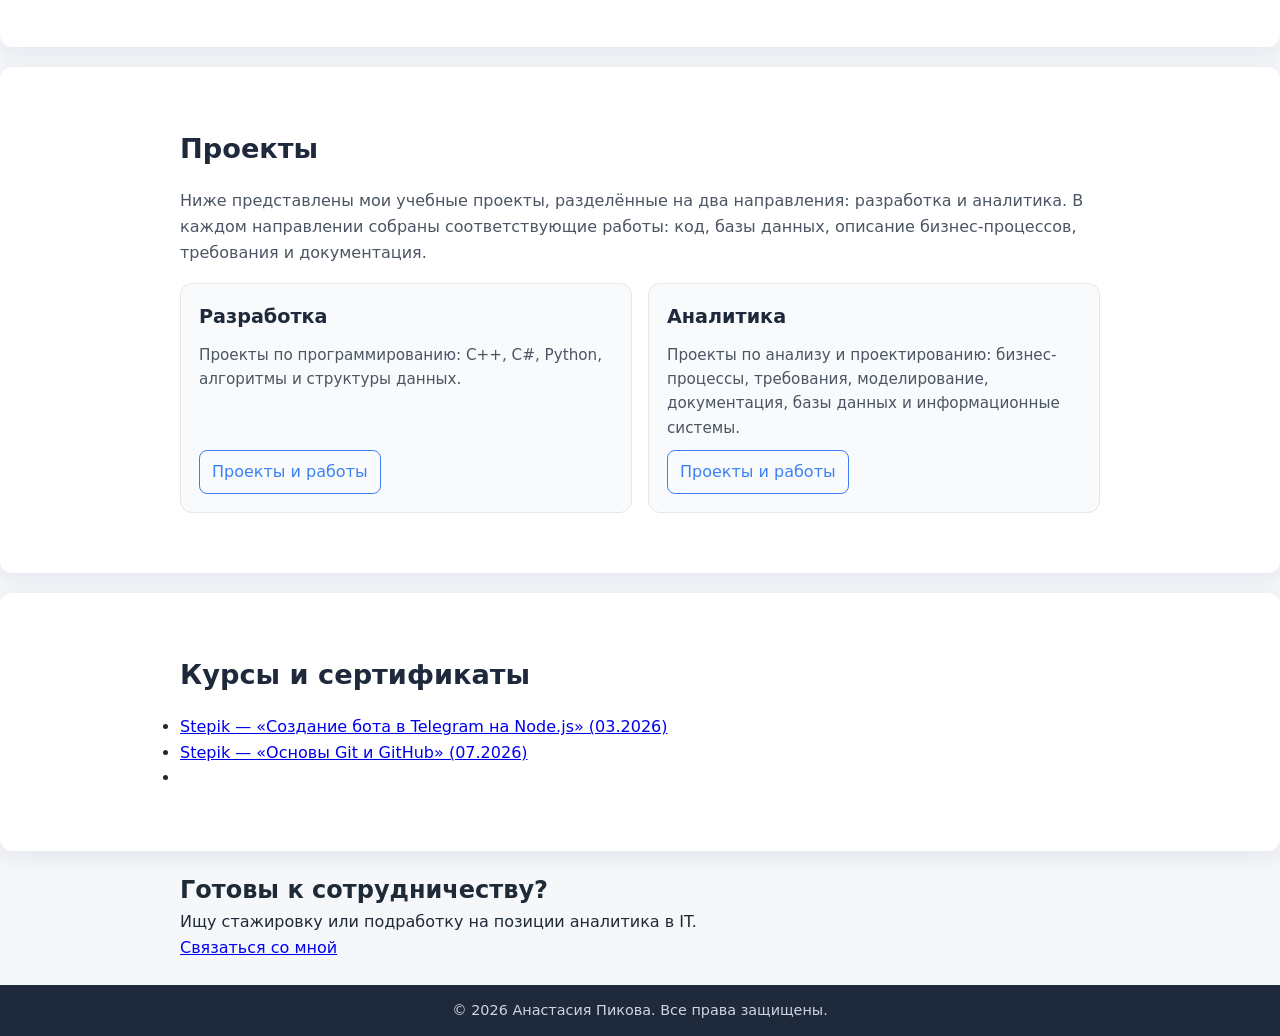
==== commit 330af6e0: "Improve homepage: add hero section, CTA block" ====
--- a/index.html
+++ b/index.html
@@ -21,6 +21,18 @@
   </header>
 
   <main>
+
+    <section class="hero">
+      <div class="container hero-content">
+        <h1 class="hero-title">Анастасия Пикова</h1>
+        <p class="hero-subtitle">IT-аналитик / Разработчик</p>
+        <p class="hero-description">
+        Проектирую системы, анализирую требования, превращаю идеи в работающие решения
+        </p>
+        <a href="#projects" class="btn btn-primary">Смотреть проекты</a>
+      </div>
+    </section>
+
     <!-- Блок с представлением + фото -->
     <section id="intro" class="section">
       <div class="container intro-content">
@@ -150,6 +162,16 @@
     </ul>
   </div>
 </section>
+
+<!-- CTA секция -->
+    <section class="cta-section">
+      <div class="container">
+        <h2>Готовы к сотрудничеству?</h2>
+        <p>Ищу стажировку или подработку на позиции аналитика в IT.</p>
+        <a href="mailto:pikova.yaa@gmail.com" class="btn btn-primary">Связаться со мной</a>
+      </div>
+    </section>
+
 </main>
 
   <footer class="footer">
--- a/style.css
+++ b/style.css
@@ -12,11 +12,19 @@
   --radius: 12px;
 }
 
+
 * {
   margin: 0;
   padding: 0;
   box-sizing: border-box;
 }
+
+
+html {
+  scroll-behavior: smooth;
+  scroll-padding-top: 80px;
+}
+
 
 body {
   font-family: system-ui, -apple-system, Segoe UI, Roboto, Arial, sans-serif;
@@ -25,11 +33,13 @@
   background: var(--bg-page);
 }
 
+
 .container {
   max-width: 960px;
   margin: 0 auto;
   padding: 0 20px;
 }
+
 
 /* Header */
 .header {
@@ -41,6 +51,7 @@
   z-index: 10;
 }
 
+
 .header-content {
   display: flex;
   justify-content: space-between;
@@ -49,11 +60,13 @@
   gap: 10px;
 }
 
+
 .logo {
   font-size: 1.4rem;
   font-weight: 700;
   letter-spacing: 0.2px;
 }
+
 
 .nav a {
   color: var(--header-text);
@@ -61,26 +74,32 @@
   margin-left: 14px;
   font-size: 0.95rem;
   opacity: 0.95;
-}
+  transition: opacity 0.2s ease, color 0.2s ease;
+}
+
 
 .nav a:hover {
   opacity: 1;
-  text-decoration: underline;
-}
+  color: #93c5fd;
+  text-decoration: none;
+}
+
 
 .section {
-  padding: 40px 0;
+  padding: 60px 0;
   background: var(--bg-card);
   margin: 20px 0;
   border-radius: var(--radius);
   box-shadow: var(--shadow);
 }
 
+
 .section h2 {
   margin-bottom: 18px;
   font-size: 1.7rem;
   color: var(--header-bg);
 }
+
 
 /* Intro + фото */
 .intro-content {
@@ -89,9 +108,11 @@
   align-items: flex-start;
 }
 
+
 .intro-text {
   flex: 1;
 }
+
 
 .intro-photo {
   width: 220px;
@@ -102,15 +123,18 @@
   border: 1px solid #e5e7eb;
 }
 
+
 /* Образование */
 .education-item {
   margin-bottom: 14px;
 }
 
+
 .education-item h3 {
   margin-bottom: 4px;
   color: var(--header-bg);
 }
+
 
 /* Контакты */
 .contact-content {
@@ -120,9 +144,11 @@
   text-align: right;
 }
 
+
 .contact-content p {
   margin-bottom: 4px;
 }
+
 
 /* Навыки */
 .skills-grid--three {
@@ -131,6 +157,7 @@
   gap: 18px;
 }
 
+
 .skills-block {
   background: #f8fafc;
   padding: 18px;
@@ -138,22 +165,26 @@
   border: 1px solid var(--border);
 }
 
+
 .skills-block h3 {
   margin-bottom: 8px;
   color: var(--header-bg);
 }
 
+
 .skills-block ul {
   list-style: none;
   padding-left: 0;
   margin: 0;
 }
+
 
 .skills-block li {
   margin-bottom: 6px;
   position: relative;
   padding-left: 14px;
 }
+
 
 .skills-block li::before {
   content: "•";
@@ -163,6 +194,7 @@
   font-weight: bold;
 }
 
+
 /* минус маркеры у списка навыков */
 .skills-list {
   list-style: none;
@@ -173,10 +205,12 @@
   gap: 6px;
 }
 
+
 .skills-list li {
   margin: 0;
   padding: 0;
 }
+
 
 /* Сами теги */
 .skill-tag {
@@ -190,11 +224,13 @@
   line-height: 1.2;
 }
 
+
 /* Проекты */
 .projects-intro {
   margin-bottom: 18px;
   color: var(--muted);
 }
+
 
 .project-card {
   margin-bottom: 22px;
@@ -204,10 +240,12 @@
   background: #fafafa;
 }
 
+
 .project-card h3 {
   margin-bottom: 8px;
   color: var(--header-bg);
 }
+
 
 /* Ссылка кнопкой */
 .project-link {
@@ -223,12 +261,16 @@
   color: #3b82f6;
 }
 
+
 .project-link:hover,
 .project-link:focus {
   background-color: #3b82f6;
   color: #fff;
   text-decoration: none;
-}
+  outline: 2px solid #1e40af;
+  outline-offset: 2px;
+}
+
 
 /* Блоки разработка / аналитика */
 .directions-grid {
@@ -237,6 +279,7 @@
   gap: 16px;
   margin-top: 16px;
 }
+
 
 .direction-card {
   background: #f9fafb;
@@ -246,7 +289,15 @@
   display: flex;
   flex-direction: column;
   gap: 10px;
-}
+  transition: transform 0.2s ease, box-shadow 0.2s ease;
+}
+
+
+.direction-card:hover {
+  transform: translateY(-4px);
+  box-shadow: 0 8px 24px rgba(15, 23, 42, 0.12);
+}
+
 
 .direction-card h3 {
   margin: 0;
@@ -254,16 +305,19 @@
   color: var(--header-bg);
 }
 
+
 .direction-card p {
   margin: 0;
   font-size: 0.95rem;
   color: var(--muted);
 }
+
 
 .direction-card .project-link {
   margin-top: auto;
   align-self: flex-start;
 }
+
 
 /* Footer */
 .footer {
@@ -275,7 +329,8 @@
   font-size: 0.9rem;
 }
 
-/* Адаптация - общая */
+
+/* Адаптация */
 @media (max-width: 768px) {
   .container {
     padding: 0 16px;
@@ -297,7 +352,7 @@
   }
 
   .section {
-    padding: 28px 0;
+    padding: 40px 0;
     margin: 14px 0;
   }
 
@@ -316,23 +371,28 @@
     height: 260px;
   }
 
-  @media (max-width: 900px) {
-  .skills-grid--three {
-    grid-template-columns: 1fr 1fr;
-    }
-  }
-
-  @media (max-width: 600px) {
-  .skills-grid--three {
-    grid-template-columns: 1fr;
-    }
-  }
-
   .contact-content {
     align-items: flex-start;
     text-align: left;
   }
 }
+
+
+/* Навыки - планшеты */
+@media (max-width: 900px) {
+  .skills-grid--three {
+    grid-template-columns: 1fr 1fr;
+  }
+}
+
+
+/* Навыки - телефоны */
+@media (max-width: 600px) {
+  .skills-grid--three {
+    grid-template-columns: 1fr;
+  }
+}
+
 
 /* Небольшие телефоны */
 @media (max-width: 420px) {
@@ -359,10 +419,8 @@
 
   .directions-grid {
     grid-template-columns: 1fr;
-    }
   }
 
   .skills-grid--three {
     grid-template-columns: 1fr;
-    }
   }
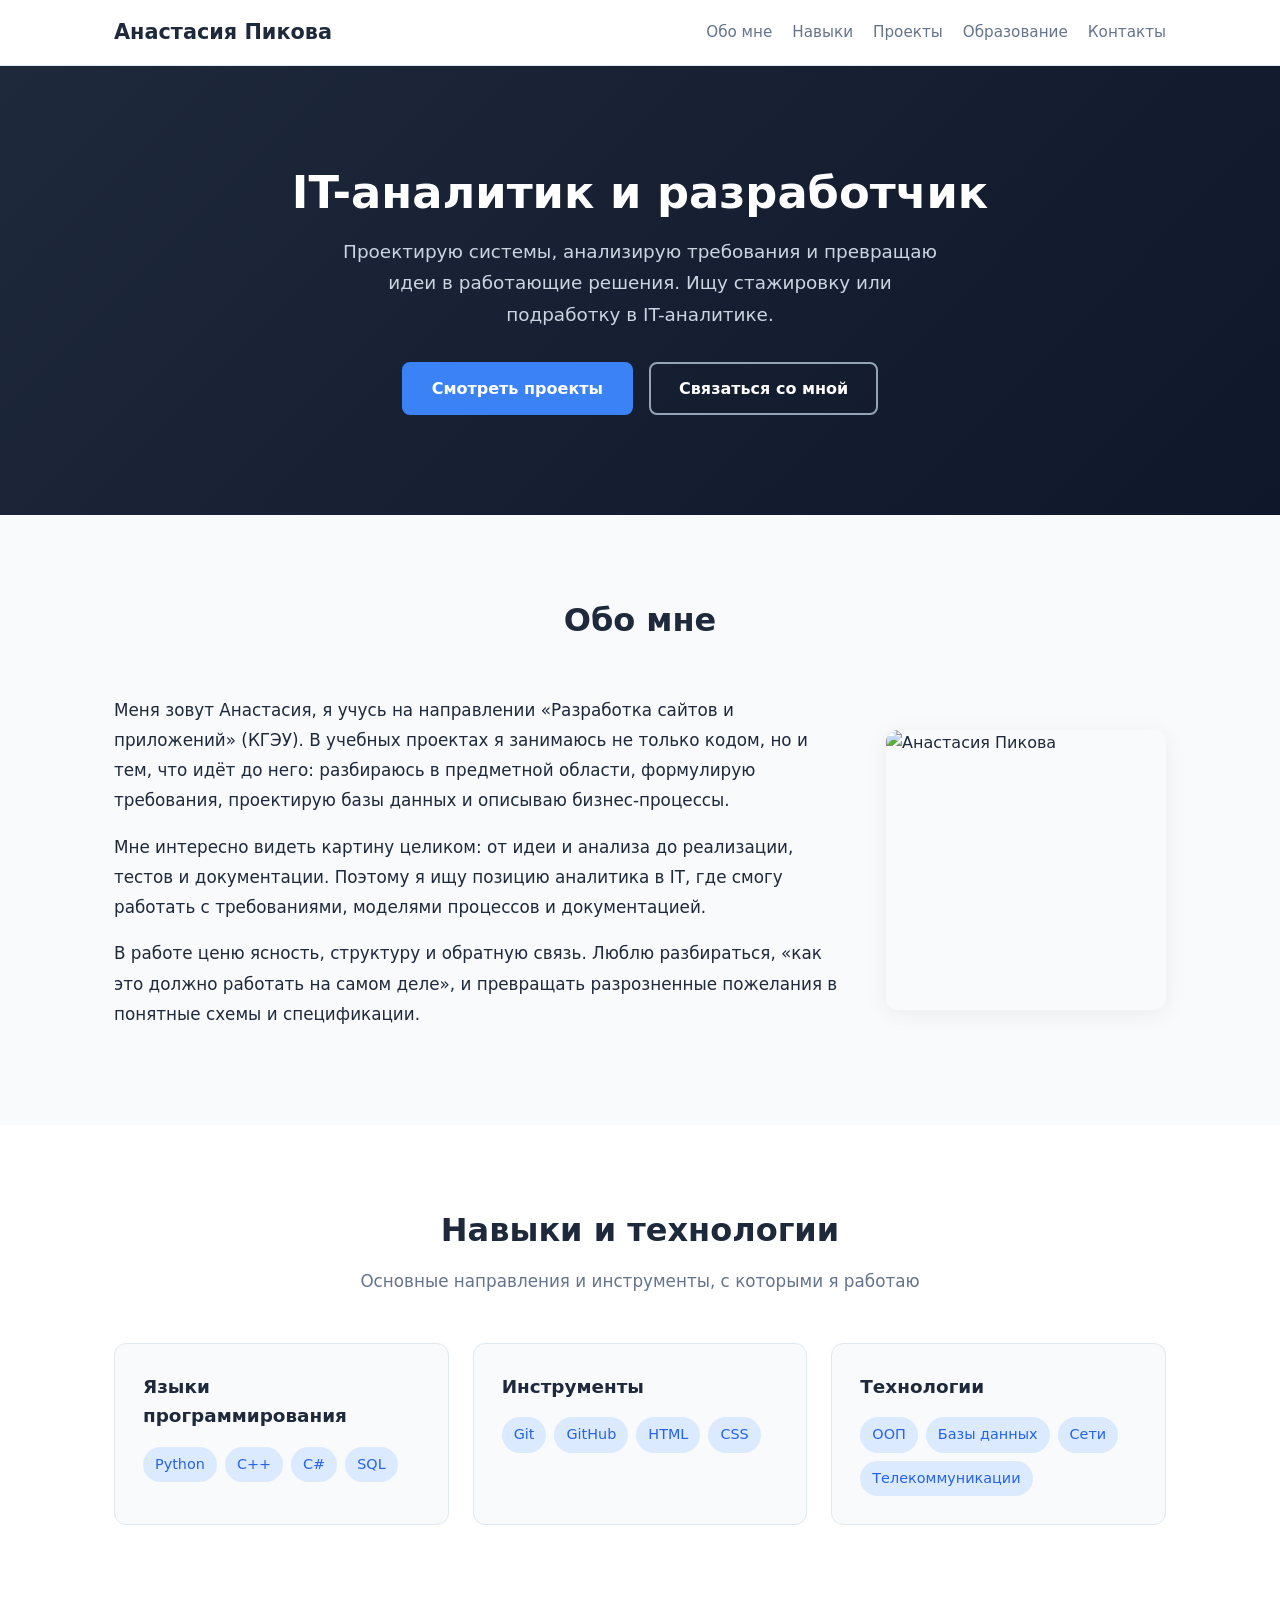
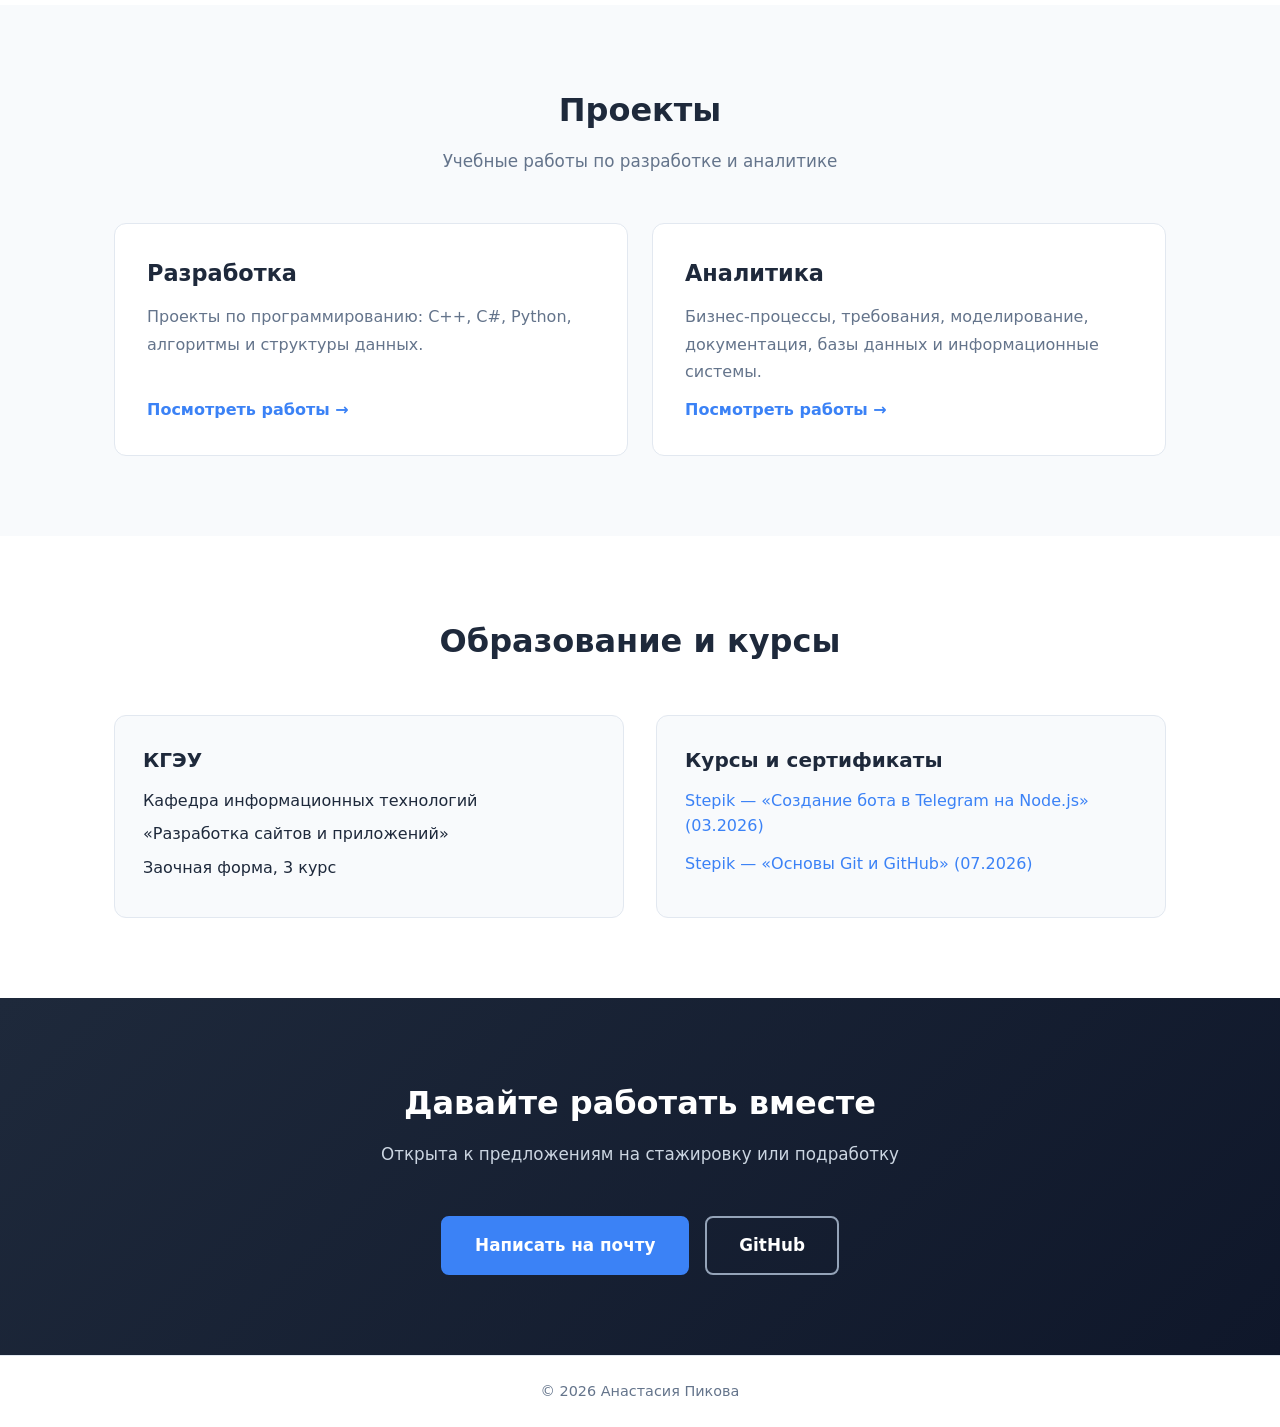
==== commit 7177b36f: "Redesign all pages: homepage, analytics, and code projects" ====
--- a/index.html
+++ b/index.html
@@ -7,176 +7,184 @@
   <link rel="stylesheet" href="style.css" />
 </head>
 <body>
+  <!-- Навигация -->
   <header class="header">
     <div class="container header-content">
       <h1 class="logo">Анастасия Пикова</h1>
       <nav class="nav">
-        <a href="#intro">Обо мне</a>
-        <a href="#education">Образование</a>
+        <a href="#about">Обо мне</a>
         <a href="#skills">Навыки</a>
         <a href="#projects">Проекты</a>
-        <a href="#courses">Курсы</a>
-        </nav>
+        <a href="#education">Образование</a>
+        <a href="#contact">Контакты</a>
+      </nav>
     </div>
   </header>
 
+
   <main>
-
-    <section class="hero">
+    <!-- Hero секция -->
+    <section id="hero" class="hero">
       <div class="container hero-content">
-        <h1 class="hero-title">Анастасия Пикова</h1>
-        <p class="hero-subtitle">IT-аналитик / Разработчик</p>
+        <h1 class="hero-title">IT-аналитик и разработчик</h1>
         <p class="hero-description">
-        Проектирую системы, анализирую требования, превращаю идеи в работающие решения
+          Проектирую системы, анализирую требования и превращаю идеи в работающие решения.
+          Ищу стажировку или подработку в IT-аналитике.
         </p>
-        <a href="#projects" class="btn btn-primary">Смотреть проекты</a>
-      </div>
-    </section>
-
-    <!-- Блок с представлением + фото -->
-    <section id="intro" class="section">
-      <div class="container intro-content">
-        <div class="intro-text">
+        <div class="hero-buttons">
+          <a href="#projects" class="btn btn-primary">Смотреть проекты</a>
+          <a href="#contact" class="btn btn-secondary">Связаться со мной</a>
+        </div>
+      </div>
+    </section>
+
+
+    <!-- Обо мне -->
+    <section id="about" class="section section-about">
+      <div class="container">
+        <div class="section-header">
           <h2>Обо мне</h2>
-          <p>
-          Меня зовут Анастасия, я учусь на направлении «Разработка сайтов и приложений» (КГЭУ). 
-          В учебных проектах я занимаюсь не только кодом, но и тем, что идёт до него: 
-          разбираюсь в предметной области, формулирую требования, проектирую базы данных и описываю бизнес‑процессы.
+        </div>
+        <div class="about-content">
+          <div class="about-text">
+            <p>
+              Меня зовут Анастасия, я учусь на направлении «Разработка сайтов и приложений» (КГЭУ).
+              В учебных проектах я занимаюсь не только кодом, но и тем, что идёт до него:
+              разбираюсь в предметной области, формулирую требования, проектирую базы данных и описываю бизнес‑процессы.
+            </p>
+            <p>
+              Мне интересно видеть картину целиком: от идеи и анализа до реализации, тестов и документации.
+              Поэтому я ищу позицию аналитика в IT, где смогу работать с требованиями, моделями процессов и документацией.
+            </p>
+            <p>
+              В работе ценю ясность, структуру и обратную связь. Люблю разбираться, «как это должно работать на самом деле»,
+              и превращать разрозненные пожелания в понятные схемы и спецификации.
+            </p>
+          </div>
+          <div class="about-photo">
+            <img src="photo.jpg" alt="Анастасия Пикова" />
+          </div>
+        </div>
+      </div>
+    </section>
+
+    <section id="skills" class="section section-skills">
+      <div class="container">
+        <div class="section-header">
+          <h2>Навыки и технологии</h2>
+          <p class="section-subtitle">
+            Основные направления и инструменты, с которыми я работаю
           </p>
-          <p>
-          Мне интересно видеть картину целиком: от идеи и анализа до реализации, тестов и документации. 
-          Поэтому я ищу стажировку или подработку на позиции аналитика в IT, где смогу работать с требованиями, 
-          моделями процессов и документацией, постепенно углубляясь в аналитику данных и проектирование систем.
+        </div>
+        <div class="skills-grid">
+          <div class="skill-card">
+            <h3>Языки программирования</h3>
+            <div class="skill-tags">
+              <span class="skill-tag">Python</span>
+              <span class="skill-tag">C++</span>
+              <span class="skill-tag">C#</span>
+              <span class="skill-tag">SQL</span>
+            </div>
+          </div>
+          <div class="skill-card">
+            <h3>Инструменты</h3>
+            <div class="skill-tags">
+              <span class="skill-tag">Git</span>
+              <span class="skill-tag">GitHub</span>
+              <span class="skill-tag">HTML</span>
+              <span class="skill-tag">CSS</span>
+            </div>
+          </div>
+          <div class="skill-card">
+            <h3>Технологии</h3>
+            <div class="skill-tags">
+              <span class="skill-tag">ООП</span>
+              <span class="skill-tag">Базы данных</span>
+              <span class="skill-tag">Сети</span>
+              <span class="skill-tag">Телекоммуникации</span>
+            </div>
+          </div>
+        </div>
+      </div>
+    </section>
+
+    <section id="projects" class="section section-projects">
+      <div class="container">
+        <div class="section-header">
+          <h2>Проекты</h2>
+          <p class="section-subtitle">
+            Учебные работы по разработке и аналитике
           </p>
-          <p>
-          В работе ценю ясность, структуру и обратную связь. Люблю разбираться, «как это должно работать на самом деле», 
-          и превращать разрозненные пожелания в понятные схемы и спецификации.
+        </div>
+        <div class="projects-grid">
+          <div class="project-card">
+            <h3>Разработка</h3>
+            <p>
+              Проекты по программированию: C++, C#, Python, алгоритмы и структуры данных.
+            </p>
+            <a href="code.html" class="project-link">Посмотреть работы →</a>
+          </div>
+          <div class="project-card">
+            <h3>Аналитика</h3>
+            <p>
+              Бизнес-процессы, требования, моделирование, документация, базы данных и информационные системы.
+            </p>
+            <a href="analytics.html" class="project-link">Посмотреть работы →</a>
+          </div>
+        </div>
+      </div>
+    </section>
+
+    <section id="education" class="section section-education">
+      <div class="container">
+        <div class="section-header">
+          <h2>Образование и курсы</h2>
+        </div>
+        <div class="education-grid">
+          <div class="education-card">
+            <h3>КГЭУ</h3>
+            <p>Кафедра информационных технологий</p>
+            <p>«Разработка сайтов и приложений»</p>
+            <p class="muted">Заочная форма, 3 курс</p>
+          </div>
+          <div class="courses-card">
+            <h3>Курсы и сертификаты</h3>
+            <ul class="courses-list">
+              <li>
+                <a href="https://stepik.org/course/121765" target="_blank" rel="noopener">Stepik — «Создание бота в Telegram на Node.js» (03.2026)</a>
+              </li>
+              <li>
+                <a href="https://stepik.org/cert/3306806" target="_blank" rel="noopener">Stepik — «Основы Git и GitHub» (07.2026)</a>
+              </li>
+            </ul>
+          </div>
+        </div>
+      </div>
+    </section>
+
+
+    <!-- Контакты + CTA -->
+    <section id="contact" class="section section-contact">
+      <div class="container contact-content">
+        <div class="section-header">
+          <h2>Давайте работать вместе</h2>
+          <p class="section-subtitle">
+            Открыта к предложениям на стажировку или подработку
           </p>
         </div>
-        
-        <div class="intro-photo" aria-label="Фото Анастасии"></div>
-      </div>
-    </section>
-
-    <section id="contact" class="section">
-      <div class="container">
-        <h2>Контакты</h2>
-        <div class="contact-content">
-          <p>Email: pikova.yaa@gmail.com</p>
-          <p><a href="https://github.com/tsukki137" target="_blank">GitHub</a></p>
-        </div>
-      </div>
-    </section>
-
-    <!-- Образование -->
-    <section id="education" class="section">
-      <div class="container">
-        <h2>Образование</h2>
-        <div class="education-item">
-          <h3>КГЭУ</h3>
-          <p>Кафедра информационных технологий</p>
-          <p>Специальность: «Разработка сайтов и приложений»</p>
-          <p>Форма обучения: заочная (3 курс)</p>
-        </div>
-      </div>
-    </section>
-
-<!-- Навыки: три категории -->
-<section id="skills" class="section">
-  <div class="container">
-    <h2>Навыки</h2>
-
-    <div class="skills-grid skills-grid--three">
-      <div class="skills-block">
-        <h3>Языки программирования</h3>
-        <ul class="skills-list">
-        <li><span class="skill-tag">Python</span></li>
-        <li><span class="skill-tag">C++</span></li>
-        <li><span class="skill-tag">C#</span></li>
-        <li><span class="skill-tag">SQL</span></li>
-</ul>
-      </div>
-
-      <div class="skills-block">
-        <h3>Инструменты</h3>
-        <ul>
-          <li>Git, GitHub</li>
-          <li>HTML, CSS</li>
-        </ul>
-      </div>
-
-      <div class="skills-block">
-        <h3>Технологии и области</h3>
-        <ul>
-          <li>ООП</li>
-          <li>Базы данных</li>
-          <li>Сети и телекоммуникации</li>
-        </ul>
-      </div>
-
-    </div>
-  </div>
-</section>
-
-<!-- Проекты: направления -->
-<section id="projects" class="section">
-  <div class="container">
-    <h2>Проекты</h2>
-
-    <div class="projects-intro">
-      <p>
-        Ниже представлены мои учебные проекты, разделённые на два направления:
-        разработка и аналитика. В каждом направлении собраны соответствующие
-        работы: код, базы данных, описание бизнес-процессов, требования и
-        документация.
-      </p>
-    </div>
-
-    <div class="directions-grid">
-      <div class="direction-card">
-        <h3>Разработка</h3>
-        <p>
-          Проекты по программированию: C++, C#, Python, алгоритмы и структуры данных.
-        </p>
-        <a class="project-link" href="code.html">Проекты и работы</a>
-      </div>
-
-      <div class="direction-card">
-        <h3>Аналитика</h3>
-        <p>
-          Проекты по анализу и проектированию: бизнес-процессы, требования, моделирование, документация, базы данных и информационные системы.
-        </p>
-        <a class="project-link" href="analytics.html">Проекты и работы</a>
-      </div>
-    </div>
-  </div>
-</section>
-
-<section id="courses" class="section">
-  <div class="container">
-    <h2>Курсы и сертификаты</h2>
-    <ul>
-      <li><a href="https://stepik.org/course/121765" target="_blank" rel="noopener">Stepik — «Создание бота в Telegram на Node.js» (03.2026)</a></li>
-      <li><a href="https://stepik.org/cert/3306806" target="_blank" rel="noopener">Stepik — «Основы Git и GitHub» (07.2026)</a></li>
-      <li> </li>
-    </ul>
-  </div>
-</section>
-
-<!-- CTA секция -->
-    <section class="cta-section">
-      <div class="container">
-        <h2>Готовы к сотрудничеству?</h2>
-        <p>Ищу стажировку или подработку на позиции аналитика в IT.</p>
-        <a href="mailto:pikova.yaa@gmail.com" class="btn btn-primary">Связаться со мной</a>
-      </div>
-    </section>
-
-</main>
-
+        <div class="contact-actions">
+          <a href="mailto:pikova.yaa@gmail.com" class="btn btn-primary btn-large">Написать на почту</a>
+          <a href="https://github.com/tsukki137" target="_blank" rel="noopener" class="btn btn-secondary btn-large">GitHub</a>
+        </div>
+      </div>
+    </section>
+  </main>
+
+
+  <!-- Footer -->
   <footer class="footer">
     <div class="container">
-      <p>© 2026 Анастасия Пикова. Все права защищены.</p>
+      <p>© 2026 Анастасия Пикова</p>
     </div>
   </footer>
 </body>
--- a/style.css
+++ b/style.css
@@ -1,15 +1,18 @@
 :root {
-  --bg-page: #f5f7fb;
+  --bg-page: #f8fafc;
   --bg-card: #ffffff;
-  --text: #1f2a37;
-  --muted: #4b5563;
+  --text: #1e293b;
+  --text-muted: #64748b;
   --primary: #3b82f6;
-  --primary-contrast: #fff;
-  --header-bg: #1e293b;
-  --header-text: #ffffff;
-  --border: #e5e7eb;
-  --shadow: 0 6px 24px rgba(15, 23, 42, 0.08);
+  --primary-dark: #2563eb;
+  --primary-light: #dbeafe;
+  --secondary: #64748b;
+  --secondary-dark: #475569;
+  --border: #e2e8f0;
+  --shadow: 0 4px 24px rgba(0, 0, 0, 0.06);
+  --shadow-hover: 0 8px 32px rgba(0, 0, 0, 0.1);
   --radius: 12px;
+  --radius-sm: 8px;
 }
 
 
@@ -31,24 +34,25 @@
   line-height: 1.6;
   color: var(--text);
   background: var(--bg-page);
+  font-size: 16px;
 }
 
 
 .container {
-  max-width: 960px;
+  max-width: 1100px;
   margin: 0 auto;
-  padding: 0 20px;
+  padding: 0 24px;
 }
 
 
 /* Header */
 .header {
-  background: var(--header-bg);
-  color: var(--header-text);
-  padding: 14px 0;
+  background: var(--bg-card);
+  border-bottom: 1px solid var(--border);
+  padding: 16px 0;
   position: sticky;
   top: 0;
-  z-index: 10;
+  z-index: 100;
 }
 
 
@@ -57,281 +61,529 @@
   justify-content: space-between;
   align-items: center;
   flex-wrap: wrap;
-  gap: 10px;
+  gap: 16px;
 }
 
 
 .logo {
-  font-size: 1.4rem;
+  font-size: 1.3rem;
   font-weight: 700;
-  letter-spacing: 0.2px;
+  color: var(--text);
+}
+
+
+.nav {
+  display: flex;
+  gap: 20px;
+  flex-wrap: wrap;
 }
 
 
 .nav a {
-  color: var(--header-text);
+  color: var(--text-muted);
   text-decoration: none;
-  margin-left: 14px;
   font-size: 0.95rem;
-  opacity: 0.95;
-  transition: opacity 0.2s ease, color 0.2s ease;
+  font-weight: 500;
+  transition: color 0.2s ease;
 }
 
 
 .nav a:hover {
-  opacity: 1;
-  color: #93c5fd;
+  color: var(--primary);
+}
+
+
+/* Hero секция */
+.hero {
+  background: linear-gradient(135deg, #1e293b 0%, #0f172a 100%);
+  color: #ffffff;
+  padding: 100px 0;
+  text-align: center;
+}
+
+
+.hero-content {
+  max-width: 750px;
+  margin: 0 auto;
+}
+
+
+.hero-title {
+  font-size: 2.8rem;
+  font-weight: 700;
+  line-height: 1.2;
+  margin-bottom: 16px;
+  color: #ffffff;
+}
+
+
+.hero-description {
+  font-size: 1.15rem;
+  line-height: 1.7;
+  color: #cbd5e1;
+  margin-bottom: 32px;
+  max-width: 600px;
+  margin-left: auto;
+  margin-right: auto;
+}
+
+
+.hero-buttons {
+  display: flex;
+  gap: 16px;
+  justify-content: center;
+  flex-wrap: wrap;
+}
+
+
+/* Кнопки */
+.btn {
+  display: inline-block;
+  padding: 12px 28px;
+  border-radius: var(--radius-sm);
+  font-size: 1rem;
+  font-weight: 600;
   text-decoration: none;
-}
-
-
+  transition: all 0.2s ease;
+  cursor: pointer;
+  border: 2px solid transparent;
+  text-align: center;
+}
+
+
+.btn-primary {
+  background: var(--primary);
+  color: #ffffff;
+  border-color: var(--primary);
+}
+
+
+.btn-primary:hover,
+.btn-primary:focus {
+  background: var(--primary-dark);
+  border-color: var(--primary-dark);
+  outline: 2px solid #1e40af;
+  outline-offset: 2px;
+}
+
+
+.btn-secondary {
+  background: transparent;
+  color: #ffffff;
+  border-color: #94a3b8;
+}
+
+
+.btn-secondary:hover,
+.btn-secondary:focus {
+  background: rgba(255, 255, 255, 0.1);
+  border-color: #cbd5e1;
+  color: #ffffff;
+  outline: 2px solid #1e40af;
+  outline-offset: 2px;
+}
+
+
+.btn-large {
+  padding: 14px 32px;
+  font-size: 1.05rem;
+}
+
+
+/* Общие стили секций */
 .section {
-  padding: 60px 0;
+  padding: 80px 0;
   background: var(--bg-card);
-  margin: 20px 0;
+}
+
+
+.section-header {
+  text-align: center;
+  margin-bottom: 48px;
+}
+
+
+.section-header h2 {
+  font-size: 2rem;
+  font-weight: 700;
+  color: var(--text);
+  margin-bottom: 12px;
+}
+
+
+.section-subtitle {
+  font-size: 1.05rem;
+  color: var(--text-muted);
+  max-width: 600px;
+  margin: 0 auto;
+}
+
+
+/* Обо мне */
+.section-about {
+  background: var(--bg-page);
+}
+
+
+.about-content {
+  display: grid;
+  grid-template-columns: 1fr 280px;
+  gap: 48px;
+  align-items: center;
+}
+
+
+.about-text p {
+  margin-bottom: 16px;
+  font-size: 1.05rem;
+  line-height: 1.8;
+  color: var(--text);
+}
+
+
+.about-photo {
+  width: 280px;
+  height: 280px;
   border-radius: var(--radius);
+  overflow: hidden;
   box-shadow: var(--shadow);
 }
 
 
-.section h2 {
-  margin-bottom: 18px;
-  font-size: 1.7rem;
-  color: var(--header-bg);
-}
-
-
-/* Intro + фото */
-.intro-content {
-  display: flex;
-  gap: 28px;
-  align-items: flex-start;
-}
-
-
-.intro-text {
-  flex: 1;
-}
-
-
-.intro-photo {
-  width: 220px;
-  height: 220px;
-  border-radius: var(--radius);
-  flex-shrink: 0;
-  background: linear-gradient(135deg, #dbeafe, #e0e7ff);
-  border: 1px solid #e5e7eb;
-}
-
-
-/* Образование */
-.education-item {
-  margin-bottom: 14px;
-}
-
-
-.education-item h3 {
-  margin-bottom: 4px;
-  color: var(--header-bg);
-}
-
-
-/* Контакты */
-.contact-content {
-  display: flex;
-  flex-direction: column;
-  align-items: flex-end;
-  text-align: right;
-}
-
-
-.contact-content p {
-  margin-bottom: 4px;
+.about-photo img {
+  width: 100%;
+  height: 100%;
+  object-fit: cover;
 }
 
 
 /* Навыки */
-.skills-grid--three {
+.section-skills {
+  background: var(--bg-card);
+}
+
+
+.skills-grid {
   display: grid;
-  grid-template-columns: 1fr 1fr 1fr;
-  gap: 18px;
-}
-
-
-.skills-block {
-  background: #f8fafc;
-  padding: 18px;
+  grid-template-columns: repeat(3, 1fr);
+  gap: 24px;
+}
+
+
+.skill-card {
+  background: var(--bg-page);
+  padding: 28px;
   border-radius: var(--radius);
   border: 1px solid var(--border);
-}
-
-
-.skills-block h3 {
+  transition: transform 0.2s ease, box-shadow 0.2s ease;
+}
+
+
+.skill-card:hover {
+  transform: translateY(-4px);
+  box-shadow: var(--shadow-hover);
+}
+
+
+.skill-card h3 {
+  font-size: 1.15rem;
+  font-weight: 600;
+  color: var(--text);
+  margin-bottom: 16px;
+}
+
+
+.skill-tags {
+  display: flex;
+  flex-wrap: wrap;
+  gap: 8px;
+}
+
+
+.skill-tag {
+  display: inline-block;
+  padding: 6px 12px;
+  background: var(--primary-light);
+  color: var(--primary-dark);
+  border-radius: 999px;
+  font-size: 0.9rem;
+  font-weight: 500;
+}
+
+
+/* Проекты */
+.section-projects {
+  background: var(--bg-page);
+}
+
+
+.projects-grid {
+  display: grid;
+  grid-template-columns: repeat(2, 1fr);
+  gap: 24px;
+}
+
+
+.project-card {
+  background: var(--bg-card);
+  padding: 32px;
+  border-radius: var(--radius);
+  border: 1px solid var(--border);
+  display: flex;
+  flex-direction: column;
+  gap: 12px;
+  transition: transform 0.2s ease, box-shadow 0.2s ease;
+}
+
+
+.project-card:hover {
+  transform: translateY(-4px);
+  box-shadow: var(--shadow-hover);
+}
+
+
+.project-card h3 {
+  font-size: 1.4rem;
+  font-weight: 600;
+  color: var(--text);
+}
+
+
+.project-card p {
+  color: var(--text-muted);
+  line-height: 1.7;
+  flex-grow: 1;
+}
+
+
+.project-link {
+  display: inline-block;
+  color: var(--primary);
+  font-weight: 600;
+  text-decoration: none;
+  font-size: 1rem;
+  transition: color 0.2s ease;
+  align-self: flex-start;
+}
+
+
+.project-link:hover {
+  color: var(--primary-dark);
+  text-decoration: underline;
+}
+
+
+/* Образование и курсы */
+.section-education {
+  background: var(--bg-card);
+}
+
+
+.education-grid {
+  display: grid;
+  grid-template-columns: 1fr 1fr;
+  gap: 32px;
+}
+
+
+.education-card,
+.courses-card {
+  background: var(--bg-page);
+  padding: 28px;
+  border-radius: var(--radius);
+  border: 1px solid var(--border);
+}
+
+
+.education-card h3,
+.courses-card h3 {
+  font-size: 1.25rem;
+  font-weight: 600;
+  color: var(--text);
+  margin-bottom: 12px;
+}
+
+
+.education-card p,
+.courses-card p {
   margin-bottom: 8px;
-  color: var(--header-bg);
-}
-
-
-.skills-block ul {
-  list-style: none;
-  padding-left: 0;
-  margin: 0;
-}
-
-
-.skills-block li {
-  margin-bottom: 6px;
-  position: relative;
-  padding-left: 14px;
-}
-
-
-.skills-block li::before {
-  content: "•";
-  position: absolute;
-  left: 0;
-  color: var(--primary, #3b82f6);
-  font-weight: bold;
-}
-
-
-/* минус маркеры у списка навыков */
-.skills-list {
+  color: var(--text);
+}
+
+
+.muted {
+  color: var(--text-muted);
+}
+
+
+.courses-list {
   list-style: none;
   padding: 0;
   margin: 0;
-  display: flex;
+}
+
+
+.courses-list li {
+  margin-bottom: 12px;
+}
+
+
+.courses-list a {
+  color: var(--primary);
+  text-decoration: none;
+  font-weight: 500;
+  transition: color 0.2s ease;
+}
+
+
+.courses-list a:hover {
+  color: var(--primary-dark);
+  text-decoration: underline;
+}
+
+
+/* Контакты */
+.section-contact {
+  background: linear-gradient(135deg, #1e293b 0%, #0f172a 100%);
+  color: #ffffff;
+  text-align: center;
+}
+
+
+.section-contact .section-header h2 {
+  color: #ffffff;
+}
+
+
+.section-contact .section-subtitle {
+  color: #cbd5e1;
+}
+
+
+.contact-actions {
+  display: flex;
+  gap: 16px;
+  justify-content: center;
   flex-wrap: wrap;
-  gap: 6px;
-}
-
-
-.skills-list li {
-  margin: 0;
-  padding: 0;
-}
-
-
-/* Сами теги */
-.skill-tag {
+  margin-top: 24px;
+}
+
+
+/* Hero для внутренних страниц */
+.hero-page {
+  padding: 60px 0;
+}
+
+
+/* Список проектов на странице */
+.projects-list {
+  display: flex;
+  flex-direction: column;
+  gap: 24px;
+}
+
+
+/* Детальная карточка проекта */
+.project-card-detailed {
+  padding: 32px;
+}
+
+
+.project-card-detailed h3 {
+  font-size: 1.4rem;
+  font-weight: 600;
+  color: var(--text);
+  margin-bottom: 12px;
+}
+
+
+.project-card-detailed p {
+  color: var(--text-muted);
+  line-height: 1.8;
+  margin-bottom: 12px;
+}
+
+
+.project-meta {
+  display: flex;
+  flex-wrap: wrap;
+  gap: 8px;
+  margin-top: 16px;
+  padding-top: 16px;
+  border-top: 1px solid var(--border);
+}
+
+
+.project-tag {
   display: inline-block;
-  padding: 4px 8px;
-  margin: 0;
+  padding: 6px 12px;
+  background: var(--primary-light);
+  color: var(--primary-dark);
   border-radius: 999px;
-  background: #eef2ff;
-  color: #3730a3;
   font-size: 0.85rem;
-  line-height: 1.2;
-}
-
-
-/* Проекты */
-.projects-intro {
-  margin-bottom: 18px;
-  color: var(--muted);
-}
-
-
-.project-card {
-  margin-bottom: 22px;
-  padding: 14px;
-  border: 1px solid var(--border);
-  border-radius: var(--radius);
-  background: #fafafa;
-}
-
-
-.project-card h3 {
-  margin-bottom: 8px;
-  color: var(--header-bg);
-}
-
-
-/* Ссылка кнопкой */
-.project-link {
-  display: inline-block;
-  margin-top: 12px;
-  padding: 8px 12px;
-  border: 1px solid var(--primary);
-  border-radius: 8px;
-  background: transparent;
-  text-decoration: none;
-  transition: 0.2s ease;
-  border-color: #3b82f6;
-  color: #3b82f6;
-}
-
-
-.project-link:hover,
-.project-link:focus {
-  background-color: #3b82f6;
-  color: #fff;
-  text-decoration: none;
-  outline: 2px solid #1e40af;
-  outline-offset: 2px;
-}
-
-
-/* Блоки разработка / аналитика */
-.directions-grid {
-  display: grid;
-  grid-template-columns: repeat(auto-fit, minmax(240px, 1fr));
-  gap: 16px;
-  margin-top: 16px;
-}
-
-
-.direction-card {
-  background: #f9fafb;
-  border: 1px solid var(--border);
-  border-radius: var(--radius);
-  padding: 18px;
-  display: flex;
-  flex-direction: column;
-  gap: 10px;
-  transition: transform 0.2s ease, box-shadow 0.2s ease;
-}
-
-
-.direction-card:hover {
-  transform: translateY(-4px);
-  box-shadow: 0 8px 24px rgba(15, 23, 42, 0.12);
-}
-
-
-.direction-card h3 {
-  margin: 0;
-  font-size: 1.2rem;
-  color: var(--header-bg);
-}
-
-
-.direction-card p {
-  margin: 0;
-  font-size: 0.95rem;
-  color: var(--muted);
-}
-
-
-.direction-card .project-link {
-  margin-top: auto;
-  align-self: flex-start;
-}
-
+  font-weight: 500;
+}
+
+
+/* Связанные курсы */
+.related-courses {
+  margin-top: 48px;
+  padding-top: 32px;
+  border-top: 1px solid var(--border);
+}
+
+
+.related-courses h3 {
+  font-size: 1.25rem;
+  font-weight: 600;
+  color: var(--text);
+  margin-bottom: 16px;
+}
 
 /* Footer */
 .footer {
-  background: var(--header-bg);
-  color: #cbd5e1;
+  background: var(--bg-card);
+  border-top: 1px solid var(--border);
+  padding: 24px 0;
   text-align: center;
-  padding: 14px 0;
-  margin-top: 24px;
+  color: var(--text-muted);
   font-size: 0.9rem;
 }
 
 
-/* Адаптация */
-@media (max-width: 768px) {
+/* Адаптив */
+@media (max-width: 900px) {
+  .hero-title {
+    font-size: 2.2rem;
+  }
+
+  .about-content {
+    grid-template-columns: 1fr;
+    gap: 32px;
+  }
+
+  .about-photo {
+    width: 100%;
+    max-width: 280px;
+    height: 280px;
+    margin: 0 auto;
+  }
+
+  .skills-grid {
+    grid-template-columns: repeat(2, 1fr);
+  }
+
+  .projects-grid {
+    grid-template-columns: 1fr;
+  }
+
+  .education-grid {
+    grid-template-columns: 1fr;
+  }
+}
+
+
+@media (max-width: 600px) {
   .container {
     padding: 0 16px;
   }
@@ -342,85 +594,49 @@
   }
 
   .nav {
-    display: flex;
-    flex-wrap: wrap;
-    gap: 8px 12px;
-  }
-
-  .nav a {
-    margin-left: 0;
+    gap: 12px;
+  }
+
+  .hero {
+    padding: 60px 0;
+  }
+
+  .hero-title {
+    font-size: 1.8rem;
+  }
+
+  .hero-description {
+    font-size: 1rem;
+  }
+
+  .hero-buttons {
+    flex-direction: column;
+    align-items: center;
+  }
+
+  .btn {
+    width: 100%;
+    max-width: 280px;
   }
 
   .section {
-    padding: 40px 0;
-    margin: 14px 0;
-  }
-
-  .section h2 {
-    font-size: 1.45rem;
-  }
-
-  .intro-content {
+    padding: 50px 0;
+  }
+
+  .section-header h2 {
+    font-size: 1.6rem;
+  }
+
+  .skills-grid {
+    grid-template-columns: 1fr;
+  }
+
+  .about-text p {
+    font-size: 1rem;
+  }
+
+  .contact-actions {
     flex-direction: column;
-    gap: 18px;
-  }
-
-  .intro-photo {
-    width: 100%;
-    max-width: 260px;
-    height: 260px;
-  }
-
-  .contact-content {
-    align-items: flex-start;
-    text-align: left;
-  }
-}
-
-
-/* Навыки - планшеты */
-@media (max-width: 900px) {
-  .skills-grid--three {
-    grid-template-columns: 1fr 1fr;
-  }
-}
-
-
-/* Навыки - телефоны */
-@media (max-width: 600px) {
-  .skills-grid--three {
-    grid-template-columns: 1fr;
-  }
-}
-
-
-/* Небольшие телефоны */
-@media (max-width: 420px) {
-  .logo {
-    font-size: 1.2rem;
-  }
-
-  .section h2 {
-    font-size: 1.3rem;
-  }
-
-  .section {
-    padding: 20px 0;
-  }
-
-  .project-link {
-    width: 100%;
-    text-align: center;
-  }
-
-  .intro-photo {
-    height: 220px;
-  }
-
-  .directions-grid {
-    grid-template-columns: 1fr;
-  }
-
-  .skills-grid--three {
-    grid-template-columns: 1fr;
-  }+    align-items: center;
+  }
+}
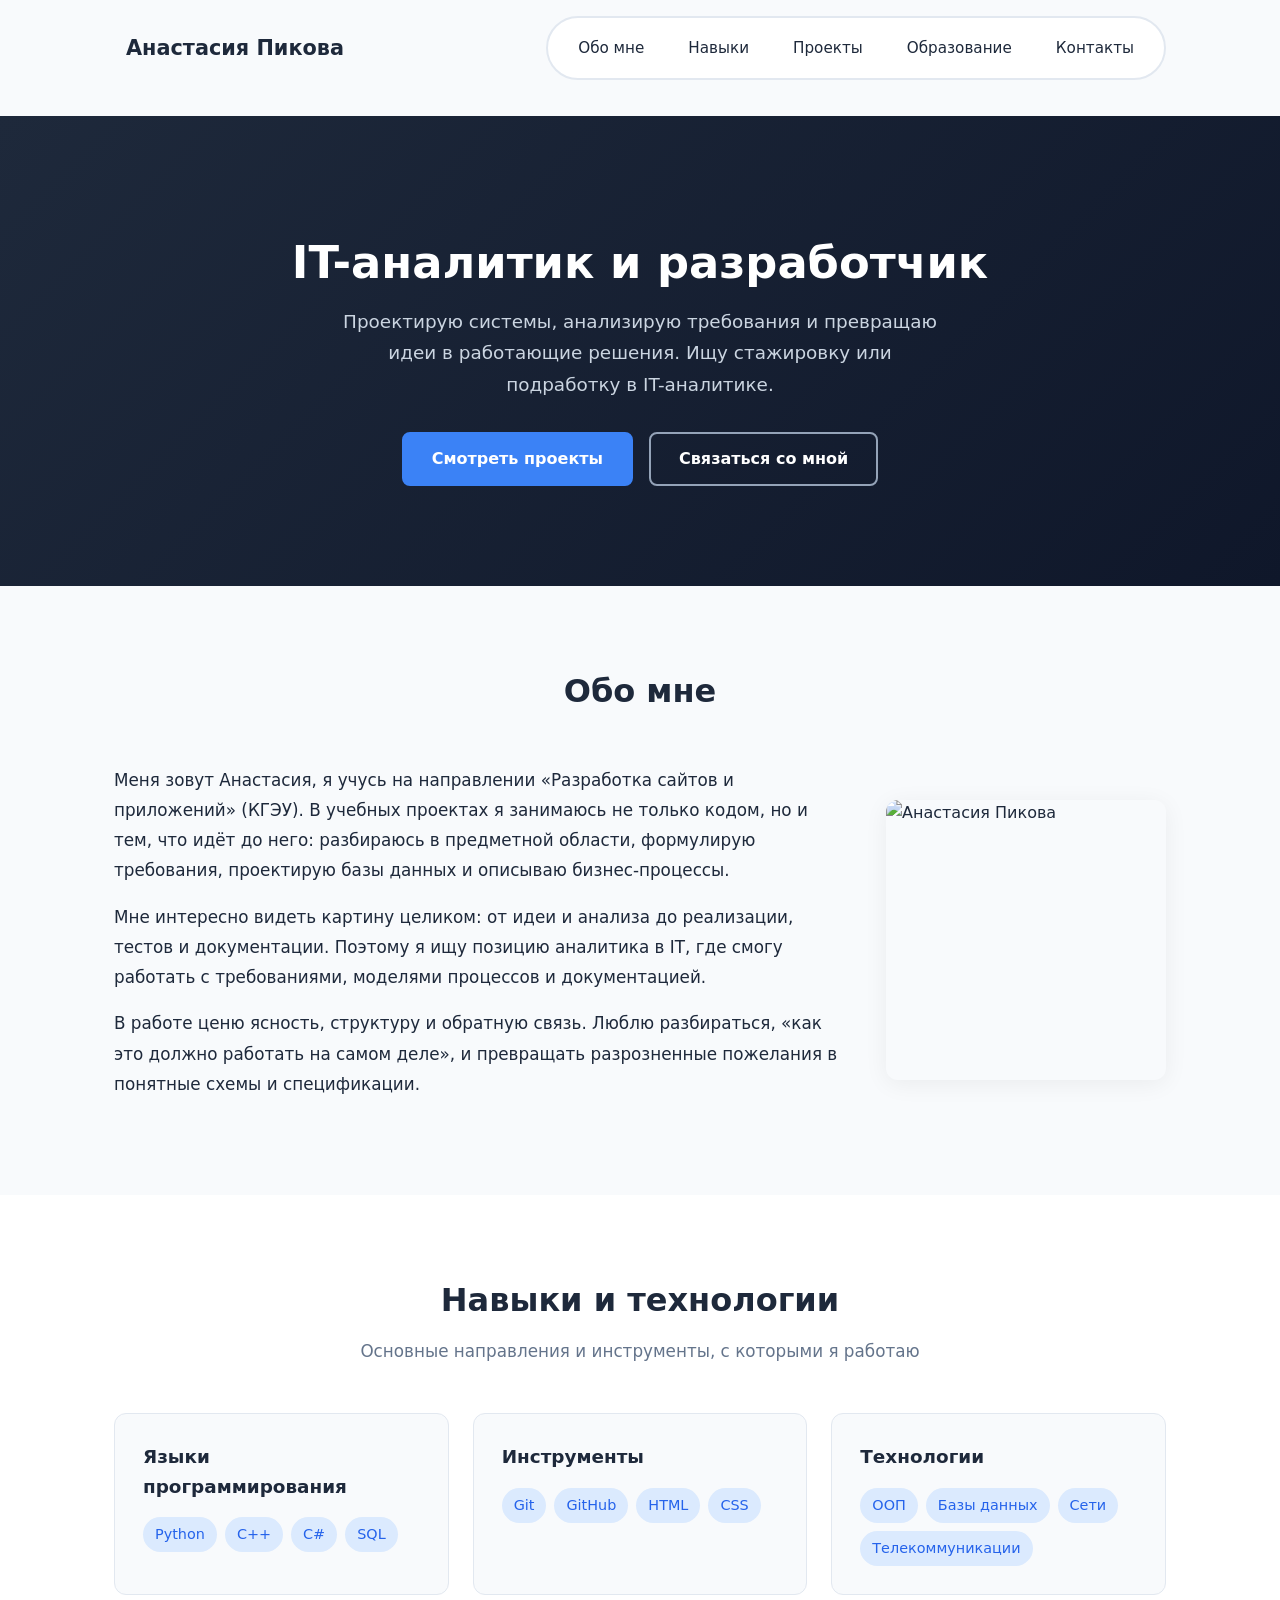
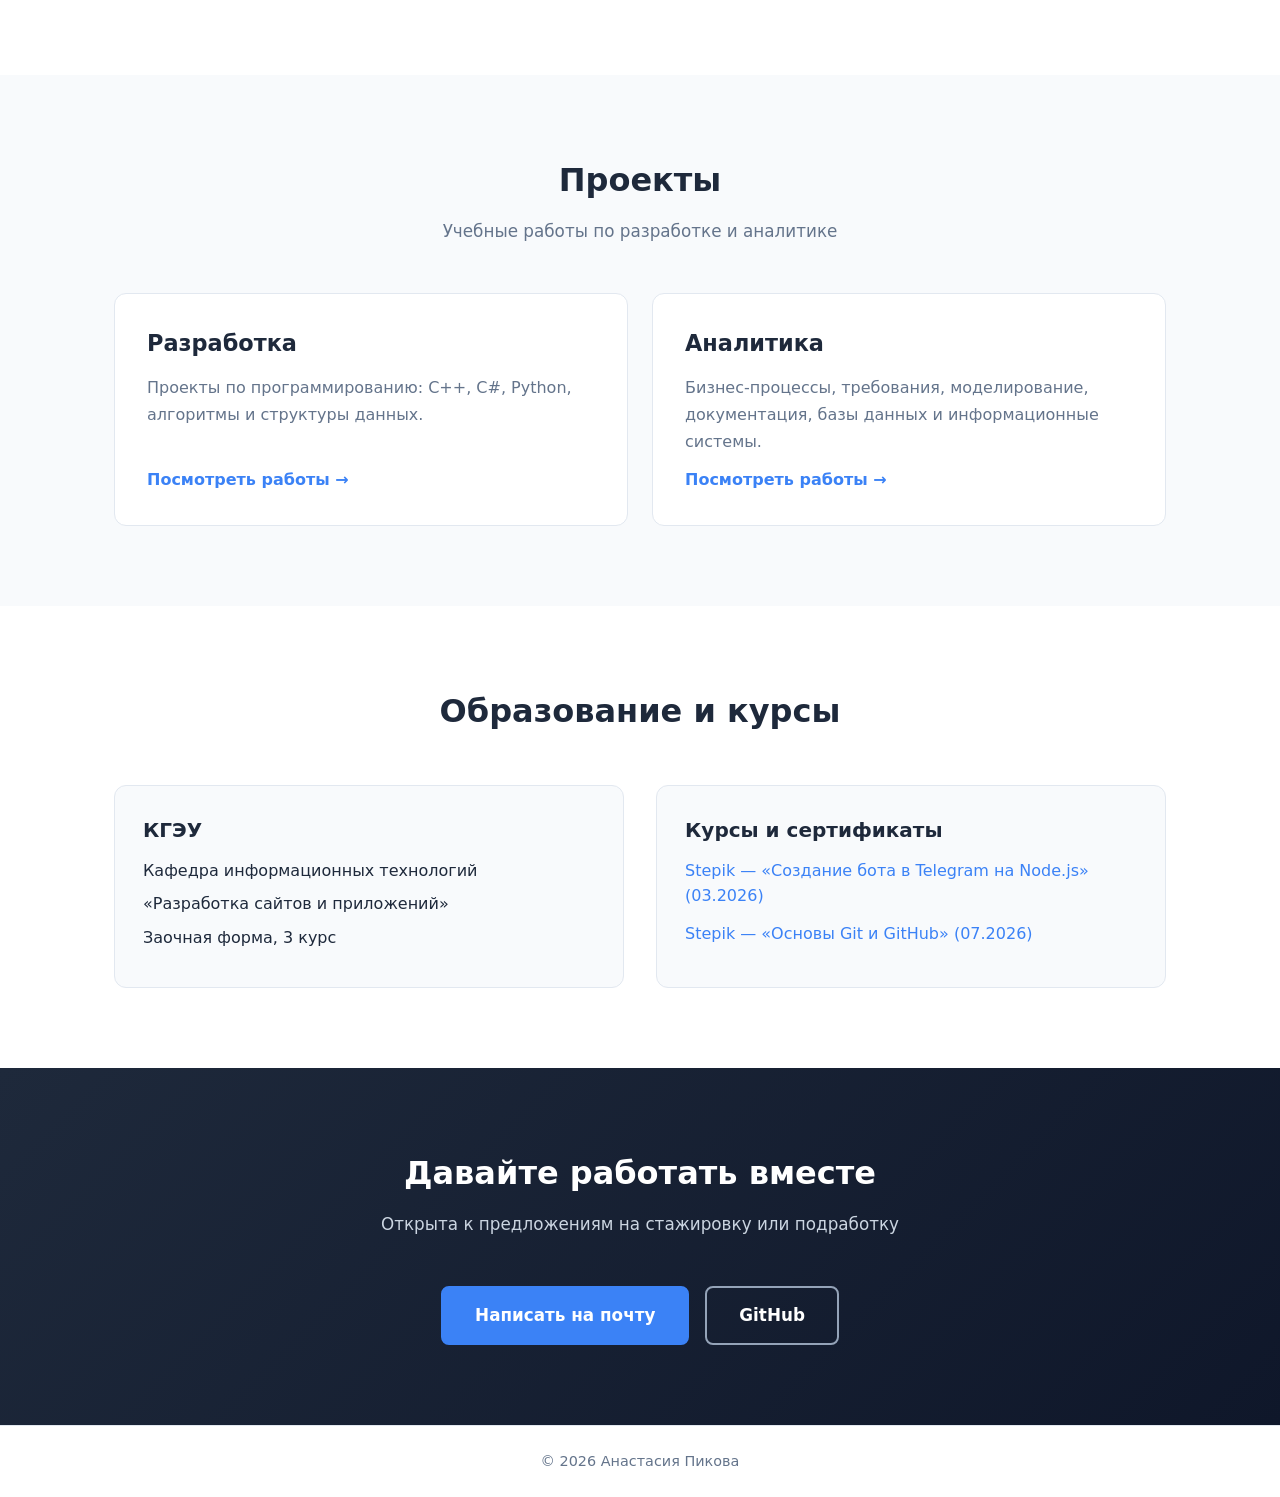
==== commit 19447b3a: "Redesign header: add rounded nav card and adjust hero spacing" ====
--- a/index.html
+++ b/index.html
@@ -8,18 +8,18 @@
 </head>
 <body>
   <!-- Навигация -->
-  <header class="header">
-    <div class="container header-content">
-      <h1 class="logo">Анастасия Пикова</h1>
-      <nav class="nav">
-        <a href="#about">Обо мне</a>
-        <a href="#skills">Навыки</a>
-        <a href="#projects">Проекты</a>
-        <a href="#education">Образование</a>
-        <a href="#contact">Контакты</a>
-      </nav>
-    </div>
-  </header>
+<header class="header">
+  <div class="container header-content">
+    <a href="index.html" class="logo">Анастасия Пикова</a>
+    <nav class="nav-card">
+      <a href="#about" class="nav-link">Обо мне</a>
+      <a href="#skills" class="nav-link">Навыки</a>
+      <a href="#projects" class="nav-link">Проекты</a>
+      <a href="#education" class="nav-link">Образование</a>
+      <a href="#contact" class="nav-link">Контакты</a>
+    </nav>
+  </div>
+</header>
 
 
   <main>
--- a/style.css
+++ b/style.css
@@ -47,12 +47,11 @@
 
 /* Header */
 .header {
-  background: var(--bg-card);
-  border-bottom: 1px solid var(--border);
   padding: 16px 0;
   position: sticky;
   top: 0;
   z-index: 100;
+  background: transparent;
 }
 
 
@@ -69,27 +68,60 @@
   font-size: 1.3rem;
   font-weight: 700;
   color: var(--text);
-}
-
-
-.nav {
-  display: flex;
-  gap: 20px;
+  text-decoration: none;
+  padding: 8px 12px;
+  transition: color 0.2s ease;
+}
+
+
+.logo:hover {
+  color: var(--primary);
+}
+
+
+/* Карточка навигации */
+.nav-card {
+  display: flex;
+  gap: 8px;
   flex-wrap: wrap;
-}
-
-
-.nav a {
-  color: var(--text-muted);
+  background: var(--bg-card);
+  border: 2px solid var(--border);
+  border-radius: 999px;
+  padding: 8px 12px;
+  transition: box-shadow 0.2s ease, border-color 0.2s ease;
+}
+
+
+.nav-card:hover {
+  border-color: var(--primary);
+  box-shadow: var(--shadow);
+}
+
+
+/* Ссылки навигации */
+.nav-link {
+  color: var(--text);
   text-decoration: none;
   font-size: 0.95rem;
   font-weight: 500;
-  transition: color 0.2s ease;
-}
-
-
-.nav a:hover {
-  color: var(--primary);
+  padding: 8px 16px;
+  border-radius: 999px;
+  border: 2px solid transparent;
+  transition: all 0.2s ease;
+  position: relative;
+}
+
+
+.nav-link:hover {
+  border-color: var(--primary);
+  background: var(--primary-light);
+  color: var(--primary-dark);
+}
+
+
+.nav-link:focus {
+  outline: 2px solid var(--primary);
+  outline-offset: 2px;
 }
 
 
@@ -97,8 +129,9 @@
 .hero {
   background: linear-gradient(135deg, #1e293b 0%, #0f172a 100%);
   color: #ffffff;
-  padding: 100px 0;
+  padding: 120px 0 100px 0;
   text-align: center;
+  margin-top: 20px;
 }
 
 
@@ -639,4 +672,21 @@
     flex-direction: column;
     align-items: center;
   }
-}+
+@media (max-width: 768px) {
+  .header-content {
+    flex-direction: column;
+    align-items: flex-start;
+    gap: 12px;
+  }
+
+  .nav-card {
+    width: 100%;
+    justify-content: flex-start;
+    border-radius: 16px;
+  }
+
+  .nav-link {
+    padding: 8px 12px;
+    font-size: 0.9rem;
+  }
